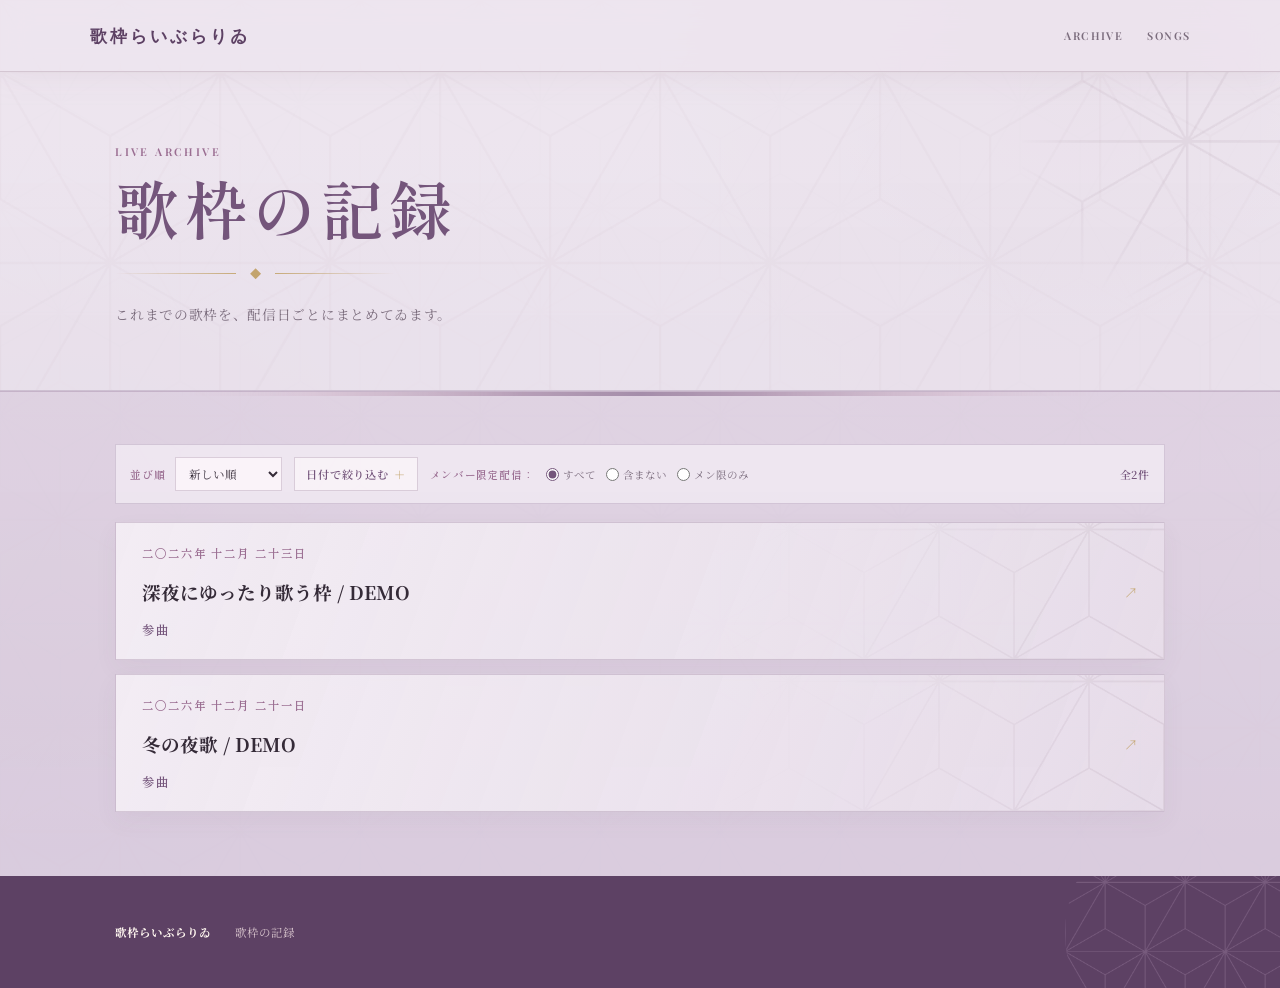
==== archive/index.html @ 05472a98 "Add files via upload" ====
<!doctype html>
<html lang="ja">
<head>
  <meta charset="utf-8">
  <meta name="viewport" content="width=device-width,initial-scale=1">
  <title>歌枠の記録｜歌枠らいぶらりゐ</title>
  <link rel="icon" href="../favicon.ico" sizes="any">
  <link rel="icon" type="image/png" sizes="32x32" href="../favicon-32x32.png">
  <link rel="icon" type="image/png" sizes="16x16" href="../favicon-16x16.png">
  <link rel="apple-touch-icon" sizes="180x180" href="../apple-touch-icon.png">
  <meta name="theme-color" content="#A85C83">
  <link rel="stylesheet" href="../style.css">
</head>
<body>
<header>
  <a class="logo" href="../">歌枠らいぶらりゐ</a>
  <nav><a href="./">ARCHIVE</a><a href="../songs/">SONGS</a></nav>
</header>

<main class="archiveIndexPage">
  <section class="archiveIndexHero">
    <div class="archiveIndexHeroInner">
      <p class="eyebrow">LIVE ARCHIVE</p>
      <h1>歌枠の記録</h1>
      <div class="pageTitleRule" aria-hidden="true"><span>◆</span></div>
      <p class="archiveLead">これまでの歌枠を、配信日ごとにまとめてゐます。</p>
    </div>
  </section>

  <section class="section archiveIndexSection">
    <div class="archiveControls" aria-label="歌枠の並び替えと日付絞り込み">
      <div class="archiveControlBar">
        <label class="archiveSortControl" for="archiveSort">
          <span class="archiveControlCaption">並び順</span>
          <select id="archiveSort">
            <option value="desc">新しい順</option>
            <option value="asc">古い順</option>
          </select>
        </label>

        <button id="archiveFilterToggle" class="archiveFilterToggle" type="button" aria-expanded="false" aria-controls="archiveFilterPanel">
          日付で絞り込む<span id="archiveFilterToggleMark" class="archiveFilterToggleMark" aria-hidden="true">＋</span>
        </button>

        <div class="archiveMemberFilter" role="radiogroup" aria-label="メンバー限定配信">
          <span class="archiveMemberFilterTitle">メンバー限定配信：</span>
          <label><input type="radio" name="archiveMemberFilter" value="all" checked> すべて</label>
          <label><input type="radio" name="archiveMemberFilter" value="exclude"> 含まない</label>
          <label><input type="radio" name="archiveMemberFilter" value="only"> メン限のみ</label>
        </div>

        <p id="archiveResultCount" class="archiveResultCount" aria-live="polite"></p>
      </div>

      <div id="archiveFilterPanel" class="archiveFilterPanel" hidden>
        <div class="archiveFilterModes" role="radiogroup" aria-label="日付の絞り込み方法">
          <label class="archiveFilterMode"><input type="radio" name="archiveFilterMode" value="ymd" checked> 年月日から</label>
          <label class="archiveFilterMode"><input type="radio" name="archiveFilterMode" value="range"> 期間から</label>
          <button id="archiveFilterClear" class="archiveFilterClear archiveFilterClearShared" type="button">絞り込みを解除</button>
        </div>

        <div class="archiveFilterFields" data-filter-group="ymd">
          <label class="archiveFilterField">
            <span>年</span>
            <select id="archiveYear"><option value="">年を選ぶ</option></select>
          </label>
          <label class="archiveFilterField">
            <span>月</span>
            <select id="archiveMonth" disabled><option value="">すべての月</option></select>
          </label>
          <label class="archiveFilterField">
            <span>日</span>
            <select id="archiveDay" disabled><option value="">すべての日</option></select>
          </label>
        </div>

        <div class="archiveFilterFields" data-filter-group="range" hidden>
          <label class="archiveFilterField">
            <span>開始日</span>
            <input id="archiveStartDate" type="date">
          </label>
          <span class="archiveRangeDash" aria-hidden="true">〜</span>
          <label class="archiveFilterField">
            <span>終了日</span>
            <input id="archiveEndDate" type="date">
          </label>
        </div>
      </div>
    </div>

    <div id="archiveCards" class="cards archiveIndexCards"></div>
    <p id="archiveNoResults" class="archiveNoResults" hidden>該当する歌枠がありません。</p>
  </section>
</main>

<footer><b>歌枠らいぶらりゐ</b><span>歌枠の記録</span></footer>

<script src="../data/archives.js"></script>
<script>
const root = document.getElementById("archiveCards");
const noResults = document.getElementById("archiveNoResults");
const resultCount = document.getElementById("archiveResultCount");
const sortSelect = document.getElementById("archiveSort");
const filterToggle = document.getElementById("archiveFilterToggle");
const filterToggleMark = document.getElementById("archiveFilterToggleMark");
const filterPanel = document.getElementById("archiveFilterPanel");
const filterModeInputs = [...document.querySelectorAll('input[name="archiveFilterMode"]')];
const ymdFields = document.querySelector('[data-filter-group="ymd"]');
const rangeFields = document.querySelector('[data-filter-group="range"]');
const yearSelect = document.getElementById("archiveYear");
const monthSelect = document.getElementById("archiveMonth");
const daySelect = document.getElementById("archiveDay");
const startDateInput = document.getElementById("archiveStartDate");
const endDateInput = document.getElementById("archiveEndDate");
const clearFilter = document.getElementById("archiveFilterClear");
const memberFilterInputs = [...document.querySelectorAll('input[name="archiveMemberFilter"]')];

const simpleKanji = "〇一二三四五六七八九";
const daiji = ["","壱","弐","参","肆","伍","陸","漆","捌","玖"];

function formatArchiveDate(value){
  const [y,m,d] = value.split("-").map(Number);
  const year = String(y).split("").map(n => simpleKanji[Number(n)]).join("");
  const jpNumber = n => n < 10 ? simpleKanji[n]
    : n === 10 ? "十"
    : n < 20 ? "十" + simpleKanji[n - 10]
    : simpleKanji[Math.floor(n / 10)] + "十" + (n % 10 ? simpleKanji[n % 10] : "");
  return `${year}年 ${jpNumber(m)}月 ${jpNumber(d)}日`;
}

function formatDaijiCount(n){
  const units = [[10000,"萬"],[1000,"阡"],[100,"陌"],[10,"拾"]];
  n = Math.max(0, Math.floor(Number(n) || 0));
  if(n === 0) return "〇曲";

  let value = n;
  let result = "";
  units.forEach(([unit,label]) => {
    const digit = Math.floor(value / unit);
    if(digit > 0){
      result += daiji[digit] + label;
      value %= unit;
    }
  });
  if(value > 0) result += daiji[value];
  return result + "曲";
}

const archives = [...ARCHIVES].filter(a => /^\d{4}-\d{2}-\d{2}$/.test(a.date));

function dateParts(value){
  const [year, month, day] = value.split("-").map(Number);
  return {year, month, day};
}

function uniqueSorted(values){
  return [...new Set(values)].sort((a,b) => a - b);
}

function fillSelect(select, values, firstLabel, formatter){
  const current = select.value;
  select.innerHTML = `<option value="">${firstLabel}</option>` + values.map(value =>
    `<option value="${value}">${formatter(value)}</option>`
  ).join("");
  if(values.map(String).includes(current)) select.value = current;
}

function populateYears(){
  const years = uniqueSorted(archives.map(a => dateParts(a.date).year)).reverse();
  fillSelect(yearSelect, years, "年を選ぶ", y => `${y}年`);
}

function populateMonths(){
  const year = Number(yearSelect.value);
  const months = year
    ? uniqueSorted(archives.filter(a => dateParts(a.date).year === year).map(a => dateParts(a.date).month))
    : [];
  fillSelect(monthSelect, months, "すべての月", m => `${m}月`);
  monthSelect.disabled = !year;
  if(!year){
    monthSelect.value = "";
    daySelect.value = "";
  }
}

function populateDays(){
  const year = Number(yearSelect.value);
  const month = Number(monthSelect.value);
  const days = year && month
    ? uniqueSorted(archives.filter(a => {
        const p = dateParts(a.date);
        return p.year === year && p.month === month;
      }).map(a => dateParts(a.date).day))
    : [];
  fillSelect(daySelect, days, "すべての日", d => `${d}日`);
  daySelect.disabled = !(year && month);
  if(!(year && month)) daySelect.value = "";
}

function activeMode(){
  return filterModeInputs.find(input => input.checked)?.value || "ymd";
}

function activeMemberFilter(){
  return memberFilterInputs.find(input => input.checked)?.value || "all";
}

function hasActiveFilter(){
  const memberFiltered = activeMemberFilter() !== "all";
  if(activeMode() === "range") return memberFiltered || Boolean(startDateInput.value || endDateInput.value);
  return memberFiltered || Boolean(yearSelect.value || monthSelect.value || daySelect.value);
}

function matchesFilter(archive){
  const memberMode = activeMemberFilter();
  const isMembersOnly = archive.membersOnly === true;
  if(memberMode === "exclude" && isMembersOnly) return false;
  if(memberMode === "only" && !isMembersOnly) return false;

  if(activeMode() === "range"){
    const start = startDateInput.value;
    const end = endDateInput.value;
    if(start && archive.date < start) return false;
    if(end && archive.date > end) return false;
    return true;
  }

  const {year,month,day} = dateParts(archive.date);
  if(yearSelect.value && year !== Number(yearSelect.value)) return false;
  if(monthSelect.value && month !== Number(monthSelect.value)) return false;
  if(daySelect.value && day !== Number(daySelect.value)) return false;
  return true;
}

function archiveCard(a){
  const count = a.songs.filter(s => s.type === "song").length;
  return `<a class="card archiveIndexCard" href="./${a.date}/">
    <span class="archiveCardDateLine">
      <span class="card-date">${formatArchiveDate(a.date)}</span>
      ${a.membersOnly === true ? '<span class="memberBadge">メン限</span>' : ''}
    </span>
    <h3>${a.title}</h3>
    <p class="card-meta">${formatDaijiCount(count)}</p>
    <span class="archiveCardArrow" aria-hidden="true">↗</span>
  </a>`;
}

function renderArchives(){
  const direction = sortSelect.value === "asc" ? 1 : -1;
  const visible = archives
    .filter(matchesFilter)
    .sort((a,b) => a.date.localeCompare(b.date) * direction);

  root.innerHTML = visible.map(archiveCard).join("");
  noResults.hidden = visible.length !== 0;

  if(hasActiveFilter()){
    resultCount.innerHTML = `全${archives.length}件中 <strong>${visible.length}件表示</strong>`;
  }else{
    resultCount.innerHTML = `<strong>全${archives.length}件</strong>`;
  }
}

function setFilterMode(mode){
  ymdFields.hidden = mode !== "ymd";
  rangeFields.hidden = mode !== "range";
  renderArchives();
}

filterToggle.addEventListener("click", () => {
  const isOpen = filterToggle.getAttribute("aria-expanded") === "true";
  filterToggle.setAttribute("aria-expanded", String(!isOpen));
  filterPanel.hidden = isOpen;
  filterToggleMark.textContent = isOpen ? "＋" : "−";
});

sortSelect.addEventListener("change", renderArchives);
memberFilterInputs.forEach(input => input.addEventListener("change", renderArchives));
filterModeInputs.forEach(input => input.addEventListener("change", () => setFilterMode(input.value)));

yearSelect.addEventListener("change", () => {
  monthSelect.value = "";
  daySelect.value = "";
  populateMonths();
  populateDays();
  renderArchives();
});

monthSelect.addEventListener("change", () => {
  daySelect.value = "";
  populateDays();
  renderArchives();
});

daySelect.addEventListener("change", renderArchives);
startDateInput.addEventListener("change", renderArchives);
endDateInput.addEventListener("change", renderArchives);

clearFilter.addEventListener("click", () => {
  yearSelect.value = "";
  monthSelect.value = "";
  daySelect.value = "";
  startDateInput.value = "";
  endDateInput.value = "";
  const allMembersRadio = memberFilterInputs.find(input => input.value === "all");
  if(allMembersRadio) allMembersRadio.checked = true;
  populateMonths();
  populateDays();
  renderArchives();
});

populateYears();
populateMonths();
populateDays();
setFilterMode("ymd");
</script>
</body>
</html>
---- style.css ----
@import url("https://fonts.googleapis.com/css2?family=Noto+Serif+JP:wght@400;500;600;700&family=Shippori+Mincho:wght@400;500;600;700&family=Playfair+Display:wght@500;600;700&display=swap");

/*
  STYLE MAP
  1. Base / shared components
  2. Top-page design
  3. Subpages (archive, songs, history, artist)
  4. Responsive rules

  Refactor note: approved overrides are consolidated into the page sections below.
  New adjustments should edit the existing selector instead of appending a new patch block.
*/

:root{
  --text:#352b38;
  --muted:#7b6d7d;
  --main:#74557B;
  --deep:#5d4164;
  --accent:#9a6d91;
  --rose:#cba9bd;
  --softrose:#dcc8d5;
  --gold:#c3a46d;
  --member:#7f4f89;
  --member-soft:rgba(127,79,137,.10);
  --line:rgba(116,85,123,.24);
}

*{
  box-sizing:border-box;
}

html{
  scroll-behavior:smooth;
  max-width:100%;
  overflow-x:hidden;
}

body{
  margin:0;
  max-width:100%;
  overflow-x:hidden;
  color:var(--text);
  font-family:"Noto Serif JP","Shippori Mincho",serif;
}

body::before{
  content:"";
  position:fixed;
  inset:0;
  pointer-events:none;
  z-index:-1;
  opacity:.055;
  background-image:url("./assets/asanoha.png");
  background-size:120px 207.846px;
}

a{
  color:inherit;
  text-decoration:none;
}

button,input{
  font:inherit;
}

header{
  height:72px;
  padding:0 7vw;
  display:flex;
  align-items:center;
  justify-content:space-between;
  position:sticky;
  top:0;
  z-index:20;
  backdrop-filter:blur(14px);
}

.logo{
  font:600 1.05rem "Playfair Display",serif;
  letter-spacing:.18em;
}

nav{
  display:flex;
  gap:1.5rem;
}

nav a{
  font:600 .68rem "Playfair Display",serif;
  letter-spacing:.13em;
  color:var(--muted);
}

.hero{
  padding:10vw 9vw 8vw;
  display:flex;
  flex-direction:column;
  justify-content:center;
  position:relative;
  overflow:hidden;
}

.eyebrow{
  font:600 .68rem "Playfair Display",serif;
  letter-spacing:.22em;
}

.hero h1{
  font:600 clamp(3.4rem,9vw,8rem)/.92 "Shippori Mincho",serif;
  letter-spacing:.04em;
  margin:1rem 0 1.7rem;
  position:relative;
  z-index:1;
}

.hero h1 em{
  font-style:normal;
  font-family:"Playfair Display",serif;
  letter-spacing:.02em;
}

.hero p{
  color:var(--muted);
  line-height:2.1;
  max-width:700px;
  position:relative;
  z-index:1;
}

.section{
  padding:7vw 9vw;
  border-top:1px solid var(--line);
  position:relative;
}

.section h2{
  font:600 clamp(2rem,4vw,3.8rem) "Shippori Mincho",serif;
  letter-spacing:.03em;
  margin:.5rem 0 2rem;
}

.section:nth-of-type(even)::before{
  content:"";
  position:absolute;
  left:0;
  top:0;
  width:100%;
}

.heroActions{
  display:flex;
  gap:.8rem;
  flex-wrap:wrap;
  margin-top:1.2rem;
  position:relative;
  z-index:2;
}

.primaryButton,.ghostButton{
  display:inline-flex;
  align-items:center;
  justify-content:center;
  padding:.95rem 1.2rem;
  border:1px solid var(--line);
  font:600 .72rem "Noto Serif JP",serif;
  letter-spacing:.08em;
}

.primaryButton{
  background:var(--main);
  border-color:var(--main);
}

.primaryButton:hover,.ghostButton:hover{
  border-color:var(--accent);
  background:var(--accent);
}

.sectionHead{
  display:flex;
  align-items:end;
  justify-content:space-between;
  gap:2rem;
  margin-bottom:2rem;
}

.sectionHead h2{
  margin-bottom:0;
}

.textLink,.backlink{
  color:var(--muted);
  font:600 .68rem "Playfair Display",serif;
  letter-spacing:.12em;
}

.backlink{
  display:inline-block;
  margin-bottom:2rem;
}

.textLink:hover,.backlink:hover{
  color:var(--accent);
}

.cards{
  display:grid;
  grid-template-columns:repeat(2,minmax(0,1fr));
  gap:1rem;
}

#archiveCards{
  grid-template-columns:1fr;
}

.card{
  display:block;
  border:1px solid var(--line);
  background:linear-gradient(135deg,rgba(255,250,244,.9),rgba(169,93,132,.055));
  padding:2rem;
  min-height:185px;
  position:relative;
  overflow:hidden;
}

.card::after{
  content:"";
  position:absolute;
}

.card:hover{
  border-color:var(--accent);
  transform:translateY(-2px);
  transition:.18s;
}

.card-date{
  color:var(--accent);
  font:600 .72rem "Playfair Display",serif;
  letter-spacing:.13em;
}

.memberBadge{
  display:inline-flex;
  align-items:center;
  justify-content:center;
  flex:0 0 auto;
  min-height:1.55em;
  padding:.10em .42em;
  border:1px solid rgba(127,79,137,.72);
  background:var(--member-soft);
  color:var(--member);
  font-family:"Shippori Mincho","Noto Serif JP",serif;
  font-size:inherit;
  font-weight:700;
  line-height:1.15;
  letter-spacing:.06em;
  white-space:nowrap;
}

.card h3{
  font-size:1.35rem;
  margin:1rem 0;
}

.card-meta,.muted{
  color:var(--muted);
  font-size:.78rem;
}

.latestList,.rankingTable,.historyList,.artistSongList,.songTableWrap{
  border-top:1px solid var(--line);
}

.latestRow{
  display:grid;
  grid-template-columns:70px 135px 1fr 28px;
  gap:1rem;
  align-items:center;
  padding:1.25rem .6rem;
  border-bottom:1px solid var(--line);
}

.latestRow:hover,.rankingRow:hover,.historyCard:hover,.artistSongCard:hover{
  background:rgba(169,93,132,.075);
}

.latestNumber,.rankNumber{
  color:var(--main);
  font:600 .8rem "Playfair Display",serif;
}

.latestDateGroup{
  display:flex;
  align-items:center;
  gap:.45rem;
  min-width:0;
}

.latestDate{
  color:var(--accent);
  font:600 .72rem "Playfair Display",serif;
  letter-spacing:.06em;
}

.latestDateGroup .memberBadge{
  font-size:.72rem;
}

.latestArrow,.songArrow,.artistSongArrow{
  color:var(--accent);
}

.rankingHead,.rankingRow{
  display:grid;
  grid-template-columns:80px minmax(0,1.4fr) minmax(0,1fr) 90px;
  gap:1rem;
  align-items:center;
}

.rankingHead{
  padding:.85rem .6rem;
  border-bottom:1px solid var(--line);
  color:var(--muted);
  font:600 .62rem "Playfair Display",serif;
  letter-spacing:.1em;
}

.rankingHead span:last-child,.rankingCount{
  text-align:right;
}

.rankingRow{
  padding:1.1rem .6rem;
  border-bottom:1px solid var(--line);
}

.rankingSong{
  font-weight:600;
}

.rankingArtist{
  color:var(--muted);
  font-size:.9rem;
}

.rankingSong span,.rankingArtist span,.rankingCount{
  color:var(--accent);
}

.rankingSong:hover,.rankingArtist:hover{
  color:var(--cream);
}

.socialGrid{
  display:grid;
  grid-template-columns:repeat(2,minmax(0,1fr));
  gap:1rem;
}

.socialGrid>.socialCard:last-child:nth-child(odd){
  grid-column:1/-1;
  width:calc(50% - .5rem);
  justify-self:center;
}

.socialCard{
  min-height:145px;
  padding:1.5rem;
  border:1px solid var(--line);
  background:rgba(255,250,244,.72);
  display:grid;
  grid-template-columns:auto 1fr auto;
  grid-template-rows:auto 1fr;
  gap:.6rem 1rem;
}

.socialCard:hover{
  border-color:var(--accent);
}

.socialIndex{
  color:var(--main);
  font:600 .65rem "Playfair Display",serif;
}

.socialCard strong{
  font:600 clamp(1.3rem,3vw,2.2rem) "Playfair Display",serif;
}

.socialCard small{
  grid-column:2;
  color:var(--muted);
  font:600 .62rem "Playfair Display",serif;
  letter-spacing:.1em;
}

.socialArrow{
  grid-column:3;
  grid-row:1/span 2;
  align-self:center;
  color:var(--accent);
}

.socialCardDisabled{
  opacity:.5;
}

.socialNote{
  color:var(--muted);
  font-size:.75rem;
}

.toolbar{
  display:grid;
  grid-template-columns:1fr auto;
  gap:2rem;
  align-items:end;
  margin-bottom:3rem;
}

.search span{
  display:block;
  color:var(--accent);
  font-size:.7rem;
  letter-spacing:.15em;
  margin-bottom:.7rem;
}

.search input{
  width:100%;
  background:transparent;
  color:var(--text);
  border:0;
  border-bottom:1px solid var(--line);
  padding:.9rem 0;
  font-size:1.15rem;
  outline:0;
}

.search input:focus{
  border-color:var(--accent);
}

.stats{
  display:flex;
  align-items:baseline;
  gap:.6rem;
}

.stats strong{
  font:600 2.1rem "Playfair Display";
  color:var(--accent);
}

.stats span{
  color:var(--muted);
  font-size:.65rem;
}

.songTableHead,.songDbRow{
  display:grid;
  grid-template-columns:minmax(0,1.6fr) minmax(0,1fr) 120px;
  align-items:center;
  border-bottom:1px solid var(--line);
}

.sortBtn{
  padding:1rem;
  border:0;
  background:transparent;
  color:var(--muted);
  text-align:left;
  font-weight:600;
  cursor:pointer;
}

.sortBtn:hover,.sortBtn.active{
  color:var(--cream);
}

.countHead,.songCount{
  text-align:right;
}

.songTitleLink,.songArtist,.songCount{
  padding:1.1rem 1rem;
}

.songTitleLink{
  display:flex;
  justify-content:space-between;
  gap:1rem;
  font-weight:600;
}

.songArtist,.songCount{
  color:var(--muted);
}

.songTitleLink:hover,.artistLink:hover{
  color:var(--accent);
}

.artistLink{
  display:flex;
  justify-content:space-between;
  gap:1rem;
}

.playerHead{
  display:flex;
  justify-content:space-between;
  align-items:end;
  gap:2rem;
  margin-bottom:2rem;
}

.playerHead h2,#archiveTitle{
  margin:.5rem 0;
  font:600 clamp(1.8rem,3vw,2.8rem) "Shippori Mincho",serif;
  line-height:1.3;
  letter-spacing:.02em;
}

.share{
  background:var(--main);
  color:#fff;
  border:1px solid var(--main);
  padding:.95rem 1.2rem;
  font-weight:600;
  cursor:pointer;
}

.share:hover{
  background:var(--accent);
  border-color:var(--accent);
}

.playerLayout{
  display:grid;
  grid-template-columns:minmax(0,1.8fr) minmax(280px,.8fr);
  gap:1rem;
  align-items:start;
}

.playerLayout > *{
  min-width:0;
}

.video{
  aspect-ratio:16/9;
  background:#000;
}

.video iframe,#player{
  width:100%;
  height:100%;
}

.setlist{
  border:1px solid var(--line);
  min-height:0;
  overflow-y:auto;
  overflow-x:hidden;
  overscroll-behavior:contain;
  scrollbar-gutter:stable;
}

.setlistHead{
  position:sticky;
  top:0;
  z-index:2;
  display:flex;
  justify-content:flex-start;
  padding:1rem;
  border-bottom:1px solid var(--line);
  background:rgba(244,238,245,.96);
  color:var(--accent);
  font-size:.68rem;
  letter-spacing:.1em;
}

.track{
  width:100%;
  display:grid;
  grid-template-columns:78px 1fr;
  align-items:center;
  padding:1rem;
  border:0;
  border-bottom:1px solid var(--line);
  background:transparent;
  color:var(--muted);
  text-align:left;
  cursor:pointer;
}

.track:hover,.track.active{
  color:var(--text);
}

.time{
  color:var(--main);
  font-family:"Noto Serif JP","Shippori Mincho",serif;
  font-size:.7rem;
  font-weight:600;
  line-height:1.35;
  letter-spacing:.02em;
  font-variant-numeric:lining-nums tabular-nums;
  font-feature-settings:"lnum" 1,"tnum" 1;
  white-space:nowrap;
  align-self:center;
}

.trackArtist{
  color:var(--muted);
  font-size:.82em;
}

.historyHero{
  padding-top:6vw;
}

.historyTitle{
  font:600 clamp(2.4rem,5.2vw,5rem)/1.05 "Shippori Mincho",serif;
  margin:1rem 0 2rem;
}

.historyMeta{
  display:flex;
  gap:3rem;
  flex-wrap:wrap;
}

.historyMeta div{
  display:flex;
  flex-direction:column;
  gap:.45rem;
}

.historyMeta span{
  color:var(--accent);
  font-size:.65rem;
  letter-spacing:.12em;
}

.historyMeta i{
  font-style:normal;
  color:var(--accent);
}

.historyArtistLink{
  color:inherit;
  text-decoration:none;
  transition:color .18s ease;
}

.historyArtistLink::after{
  content:" ↗";
  color:var(--accent);
  font-size:.66em;
  font-weight:400;
}

.historyArtistLink:hover{
  color:var(--main);
}

.historyCard{
  display:grid;
  grid-template-columns:150px 1fr 110px;
  gap:1rem;
  align-items:center;
  padding:1.2rem 1rem;
  border-bottom:1px solid var(--line);
}

.historyDate{
  color:var(--accent);
  font-size:.75rem;
}

.historyArchiveTitle{
  font-weight:600;
}

.historyListen{
  text-align:right;
  color:var(--muted);
  font-size:.68rem;
}

.artistSongCard{
  display:grid;
  grid-template-columns:1fr 180px 28px;
  gap:1rem;
  align-items:center;
  padding:1.15rem 1rem;
  border-bottom:1px solid var(--line);
}

.artistSongTitle{
  font-weight:600;
}

.artistSongCount{
  text-align:right;
  color:var(--muted);
  font-size:.7rem;
}

.toast{
  position:fixed;
  right:24px;
  bottom:24px;
  z-index:100;
  max-width:min(420px,calc(100vw - 32px));
  padding:.95rem 1.1rem;
  border:1px solid var(--line);
  box-shadow:0 14px 40px rgba(53,47,56,.18);
  font-size:.82rem;
  opacity:0;
  transform:translateY(14px);
  pointer-events:none;
  transition:.2s;
}

.toast::before{
  content:"✓";
  margin-right:.55rem;
  color:var(--accent);
  font-weight:700;
}

.toast.error::before{
  content:"!";
  color:var(--accent);
}

.toast.show{
  opacity:1;
  transform:translateY(0);
}

footer{
  padding:3rem 9vw;
  display:flex;
  gap:1.5rem;
  font-size:.72rem;
}

@media (max-width:760px){
  header{
    height:64px;
    padding:0 4.5vw;
    gap:12px;
    overflow:hidden;
  }

  .logo{
    flex:0 0 auto;
    white-space:nowrap;
    font-size:.92rem;
    letter-spacing:.12em;
  }

  nav{
    min-width:0;
    gap:.56rem;
    margin-left:auto;
  }

  nav a{
    white-space:nowrap;
    font-size:.52rem;
    letter-spacing:.08em;
  }

  .hero{
    padding:20vw 7vw 14vw;
  }

  .hero h1{
    font-size:15vw;
  }

  .hero::after{
    opacity:.07;
    width:55vw;
  }

  .section{
    padding:14vw 6vw;
  }

  .cards{
    grid-template-columns:1fr;
  }

  .toolbar{
    grid-template-columns:1fr;
  }

  .stats{
    display:none;
  }

  .heroActions{
    flex-direction:column;
  }

  .sectionHead{
    align-items:start;
    flex-direction:column;
    gap:.8rem;
  }

  .latestRow{
    grid-template-columns:24px 74px minmax(0,1fr) 14px;
    column-gap:.375rem;
    padding:1rem .1rem;
  }

  .latestDate{
    font-size:.72rem;
    letter-spacing:.035em;
    white-space:nowrap;
  }

  .homeMemberBadge{
    display:none !important;
  }

  .latestTitle{
    min-width:0;
    font-size:.78rem !important;
    line-height:1.5;
  }

  .rankingHead,.rankingRow{
    grid-template-columns:42px minmax(0,1fr) 68px;
  }

  .rankingHead span:nth-child(3),.rankingArtist{
    display:none;
  }

  .socialGrid{
    grid-template-columns:1fr;
  }

  .socialGrid>.socialCard:last-child:nth-child(odd){
    grid-column:auto;
    width:100%;
  }

  .songTableHead,.songDbRow{
    grid-template-columns:minmax(0,1.3fr) minmax(0,1fr) 72px;
  }

  .sortBtn,.songTitleLink,.songArtist,.songCount{
    padding:.95rem .6rem;
  }

  .playerHead{
    align-items:start;
    flex-direction:column;
  }

  .playerLayout{
    grid-template-columns:1fr;
  }

  #archiveTitle{
    font-size:clamp(1.55rem,7vw,2.15rem);
  }

  .historyCard{
    grid-template-columns:105px 1fr;
  }

  .historyListen{
    grid-column:2;
    text-align:left;
  }

  .artistSongCard{
    grid-template-columns:1fr 95px 22px;
    padding:.95rem .6rem;
  }

  .toast{
    right:16px;
    bottom:16px;
    left:16px;
    max-width:none;
  }

  footer{
    flex-wrap:wrap;
  }
}

header{
  border-bottom:1px solid rgba(109,76,97,.20);
  box-shadow:0 8px 30px rgba(90,59,84,.05);
}

.logo{
  color:var(--deep);
}


nav a:hover{
  color:var(--accent);
}

.hero{
  min-height:64vh;
}

.hero::before{
  content:"";
  position:absolute;
  left:-62px;
  top:18%;
  width:210px;
  height:210px;
  border-radius:50%;
  opacity:.20;
  background-image:url("./assets/asanoha.png");
  background-size:86px auto;
  border:1px solid rgba(109,76,97,.18);
}

.hero::after{
  content:"";
  position:absolute;
  right:-54px;
  top:-42px;
  width:min(38vw,440px);
  aspect-ratio:1;
  border-radius:50%;
  opacity:.18;
  background-image:url("./assets/asanoha.png");
  background-size:92px auto;
  border:1px solid rgba(109,76,97,.22);
  transform:none;
}

.hero h1{
  color:var(--deep);
  text-shadow:0 1px 0 rgba(255,255,255,.45);
}

.hero h1 em{
  color:var(--accent);
}

.eyebrow{
  color:var(--accent);
}

.section:nth-of-type(even)::before{
  height:4px;
  opacity:.55;
  background:linear-gradient(90deg,transparent,var(--rose),var(--main),var(--rose),transparent);
}

.primaryButton,.share{
  border-color:var(--deep);
  box-shadow:inset 0 0 0 1px rgba(255,255,255,.16),0 5px 14px rgba(90,59,84,.12);
}

.primaryButton:hover,.share:hover{
  background:var(--accent);
}

.ghostButton{
  color:var(--deep);
  border-color:rgba(109,76,97,.34);
}

.ghostButton:hover{
  color:#fff;
  background:var(--accent);
}

.card,.socialCard{
  box-shadow:0 8px 28px rgba(90,59,84,.045);
}

.card::after{
  width:110px;
  height:110px;
  right:-38px;
  bottom:-38px;
  border:0;
  transform:none;
  opacity:.11;
  background-image:url("./assets/asanoha.png");
  background-size:70px auto;
}

.card-date,.latestDate,.historyDate,.time{
  color:var(--accent);
}

.latestNumber,.rankNumber,.socialIndex{
  color:var(--rose);
}

.rankingSong span,.rankingArtist span,.rankingCount,.songArrow,.artistSongArrow,.latestArrow{
  color:var(--accent);
}

.rankingRow,.latestRow,.historyCard,.artistSongCard{
  background:rgba(255,250,245,.30);
}

.rankingRow:hover,.latestRow:hover,.historyCard:hover,.artistSongCard:hover{
  background:rgba(204,170,173,.13);
}

.socialCard{
  position:relative;
  overflow:hidden;
}

.socialCard::after{
  content:"";
  position:absolute;
  right:-32px;
  bottom:-36px;
  width:120px;
  height:120px;
  opacity:.065;
  background-image:url("./assets/asanoha.png");
  background-size:64px auto;
}

.songTableWrap,.latestList,.rankingTable,.historyList,.artistSongList{
  background:rgba(255,250,245,.30);
}

.songDbRow:hover{
  background:rgba(204,170,173,.11);
}

.sortBtn:hover,.sortBtn.active,.songTitleLink:hover,.artistLink:hover{
  color:var(--accent);
}

.track:hover,.track.active{
  background:rgba(204,170,173,.15);
}

.video{
  box-shadow:0 14px 36px rgba(90,59,84,.12);
}

footer{
  position:relative;
  overflow:hidden;
  color:#d8c5cd;
  border-top:0;
}

footer::after{
  content:"";
  position:absolute;
  right:-25px;
  bottom:-65px;
  width:240px;
  height:240px;
  border-radius:50%;
  opacity:.16;
  background-image:url("./assets/asanoha.png");
  background-size:80px auto;
  filter:brightness(3);
}

footer b{
  color:#fff7f0;
}

.toast{
  color:#fffaf5;
  border-color:rgba(255,255,255,.15);
}

@media (max-width:760px){
  .hero::before{
    width:145px;
    height:145px;
    left:-70px;
    opacity:.13;
  }

  .hero::after{
    width:62vw;
    right:-26vw;
    top:1%;
    opacity:.12;
  }
}

.hero::after{
  background-color:rgba(203,169,189,.20);
}

.primaryButton,.share{
  background:linear-gradient(180deg,#806087,#684a70);
}

.rankingRow:hover,.latestRow:hover,.historyCard:hover,.artistSongCard:hover,
.songDbRow:hover,.track:hover,.track.active{
  background:rgba(203,169,189,.15);
}

footer{
  background:#5d4164;
}

.toast{
  background:rgba(93,65,100,.97);
}

:root{
  --bg:#ddd1df;
  --surface:#eee5ef;
  --surface2:#d8c9dc;
  --cream:#f8f1f5;
}

body{
  background:radial-gradient(circle at 84% 7%,rgba(154,109,145,.22),transparent 30%),
    radial-gradient(circle at 4% 62%,rgba(116,85,123,.16),transparent 27%),
    linear-gradient(180deg,#e8dfea 0%,#ddd1df 52%,#d5c6da 100%);
}

header{
  background:rgba(238,229,239,.92);
}

.hero{
  background:linear-gradient(90deg,rgba(239,230,240,.80),rgba(221,209,223,.56)),
    radial-gradient(circle at 76% 42%,rgba(203,169,189,.25),transparent 34%);
}

.section{
  background:rgba(239,230,240,.48);
}

.section:nth-of-type(even){
  background:rgba(222,209,225,.54);
}

.card,.socialCard{
  background:rgba(244,236,242,.68);
}

.rankingRow,.latestRow,.historyCard,.artistSongCard,
.songTableWrap,.latestList,.rankingTable,.historyList,.artistSongList{
  background:rgba(239,230,240,.38);
}

.setlist{
  background:rgba(238,229,239,.92);
}

.ghostButton{
  background:rgba(244,236,242,.68);
}

.hero-v7{
  position:relative;
  min-height:680px;
  padding:84px clamp(24px,5vw,72px) 56px;
  overflow:hidden;
  display:grid;
  grid-template-columns:minmax(0,1fr);
  align-items:center;
  isolation:isolate;
  border-bottom:1px solid rgba(116,85,123,.22);
  background:radial-gradient(circle at 50% 15%,rgba(255,255,255,.16),transparent 30%),
    linear-gradient(180deg,rgba(232,223,234,.88),rgba(221,209,223,.80));
}

.hero-v7::before{
  position:absolute;
  inset:0;
  z-index:-3;
  background-size:118px auto;
  opacity:.10;
}

.hero-v7::after{
  content:"";
  position:absolute;
  inset:18px;
  border:1px solid rgba(195,164,109,.55);
  box-shadow:inset 0 0 0 6px rgba(116,85,123,.035);
  pointer-events:none;
}

.heroPattern{
  position:absolute;
  z-index:-1;
  width:min(32vw,430px);
  height:min(32vw,430px);
  border-radius:50%;
  overflow:hidden;
  border:1px solid rgba(195,164,109,.48);
  box-shadow:0 18px 55px rgba(93,65,100,.10);
}

.heroPattern::before{
  content:"";
  position:absolute;
  inset:0;
  background:linear-gradient(45deg,#625870 25%,transparent 25%,transparent 75%,#625870 75%),
    linear-gradient(45deg,#625870 25%,transparent 25%,transparent 75%,#625870 75%);
  background-position:0 0,30px 30px;
  background-size:60px 60px;
  opacity:.44;
}

.heroPattern::after{
  position:absolute;
  inset:0;
  background-image:url("./assets/asanoha.png");
  background-size:96px auto;
  opacity:.22;
  mix-blend-mode:multiply;
}

.heroPattern-left{
  left:-150px;
  top:90px;
}

.heroPattern-right{
  right:-160px;
  bottom:44px;
}

.heroCenter{
  width:min(860px,100%);
  margin:0 auto;
  text-align:center;
  position:relative;
}

.heroEyebrow{
  justify-content:center;
  align-items:center;
  gap:18px;
  margin-bottom:22px;
  font-family:"Playfair Display","Times New Roman",serif;
  letter-spacing:.28em;
  font-size:.78rem;
  color:#625870;
}

.heroEyebrow i{
  color:var(--gold);
  font-style:normal;
  font-size:.7em;
}

.heroTitleFrame{
  position:relative;
  width:min(640px,100%);
  margin:0 auto;
  padding:44px clamp(24px,5vw,56px) 38px;
  background:linear-gradient(180deg,rgba(248,241,245,.82),rgba(238,229,239,.70));
  border:1px solid rgba(195,164,109,.62);
  box-shadow:0 24px 70px rgba(93,65,100,.10),
    inset 0 0 0 6px rgba(116,85,123,.028);
}

.heroTitleFrame::before,.heroTitleFrame::after{
  content:"◆";
  position:absolute;
  top:50%;
  transform:translateY(-50%);
  color:var(--gold);
  font-size:.72rem;
}

.heroTitleFrame::before{
  left:14px;
}

.heroTitleFrame::after{
  right:14px;
}

.heroKissa{
  font-family:"Shippori Mincho","Noto Serif JP",serif;
}

.hero-v7 h1{
  margin:0;
  color:var(--deep);
  font-family:"Shippori Mincho","Noto Serif JP",serif;
  font-weight:600;
  font-size:clamp(3rem,8vw,6rem);
  letter-spacing:.22em;
  text-indent:.22em;
  line-height:1.08;
}

.heroOfficial{
  margin-top:10px;
  font-family:"Playfair Display","Times New Roman",serif;
  letter-spacing:.38em;
  text-indent:.38em;
  color:#625870;
  font-size:.95rem;
}

.heroRule{
  display:flex;
  align-items:center;
  justify-content:center;
  gap:14px;
  margin:24px auto 20px;
  width:min(280px,72%);
  color:var(--gold);
}

.heroRule::before,.heroRule::after{
  content:"";
  height:1px;
  flex:1;
  background:linear-gradient(90deg,transparent,rgba(195,164,109,.9));
}

.heroRule::after{
  background:linear-gradient(90deg,rgba(195,164,109,.9),transparent);
}

.heroRule span{
  font-size:.7rem;
}

.heroCatchcopy{
  margin:0;
  color:var(--text);
  font-family:"Shippori Mincho","Noto Serif JP",serif;
  letter-spacing:.12em;
  line-height:1.9;
}


.hero-v7 .heroActions{
  display:grid;
  grid-template-columns:repeat(6,minmax(0,1fr));
  gap:14px;
  margin:28px auto 0;
  width:min(940px,100%);
}

.hero-v7 .heroActions a:nth-child(1),
.hero-v7 .heroActions a:nth-child(2),
.hero-v7 .heroActions a:nth-child(3){
  grid-column:span 2;
}

.hero-v7 .heroActions a:nth-child(4){
  grid-column:2 / span 2;
}

.hero-v7 .heroActions a:nth-child(5){
  grid-column:4 / span 2;
}

.hero-v7 .heroActions a{
  min-height:74px;
  display:flex;
  align-items:center;
  justify-content:center;
  border-radius:0;
  letter-spacing:.08em;
  border:1px solid rgba(195,164,109,.65);
  box-shadow:inset 0 0 0 4px rgba(255,255,255,.05);
}

.hero-v7 .primaryButton{
  background:linear-gradient(180deg,#74557B,#5d4164);
}

.hero-v7 .ghostButton{
  background:rgba(248,241,245,.68);
  color:#5d4164;
}


@media (max-width:900px){
  .hero-v7{
    grid-template-columns:1fr;
    min-height:auto;
    padding-top:62px;
  }

  .heroPattern{
    width:280px;
    height:280px;
    opacity:.70;
  }

  .heroPattern-left{
    left:-160px;
    top:50px;
  }

  .heroPattern-right{
    right:-150px;
    bottom:10px;
  }
}

@media (max-width:640px){
  .hero-v7{
    padding:50px 18px 38px;
  }

  .hero-v7::after{
    inset:10px;
  }

  .heroPattern{
    width:220px;
    height:220px;
    opacity:.44;
    box-shadow:0 12px 36px rgba(93,65,100,.06);
  }

  .heroPattern-left{
    left:-138px;
    top:42px;
  }

  .heroPattern-right{
    right:-126px;
    bottom:42px;
  }

  .heroTitleFrame{
    padding:34px 22px 30px;
  }

  .hero-v7 h1{
    font-size:clamp(2.7rem,16vw,4.6rem);
    letter-spacing:.14em;
    text-indent:.14em;
  }

  .hero-v7 .heroActions{
    grid-template-columns:repeat(2,minmax(0,1fr));
    gap:10px;
    margin-top:22px;
  }

  .hero-v7 .heroActions a:nth-child(1),
  .hero-v7 .heroActions a:nth-child(2),
  .hero-v7 .heroActions a:nth-child(3),
  .hero-v7 .heroActions a:nth-child(4){
    grid-column:auto;
  }

  .hero-v7 .heroActions a:nth-child(5){
    grid-column:1 / -1;
  }

  .hero-v7 .heroActions a{
    min-height:62px;
  }
}

.heroPattern::after{
  content:none !important;
  display:none !important;
}

.heroPattern,
.heroPattern-left,
.heroPattern-right{
  background:none !important;
  background-image:none !important;
}

.heroPattern::before,
.heroPattern-left::before,
.heroPattern-right::before{
  content:"" !important;
  display:block !important;
  position:absolute !important;
  inset:0 !important;
  background:linear-gradient(45deg,#625870 25%,transparent 25%,transparent 75%,#625870 75%),
    linear-gradient(45deg,#625870 25%,transparent 25%,transparent 75%,#625870 75%) !important;
  background-position:0 0,30px 30px !important;
  background-size:60px 60px !important;
  opacity:.44 !important;
}

.heroPattern::after,
.heroPattern-left::after,
.heroPattern-right::after{
  content:none !important;
  display:none !important;
  background:none !important;
  background-image:none !important;
}

.hero-v7::before{
  content:none !important;
  display:none !important;
  background:none !important;
  background-image:none !important;
}

.heroPattern-left{
  display:none !important;
}

.heroKissa{
  margin-bottom:18px;
  font-size:clamp(.95rem,1.8vw,1.2rem);
  letter-spacing:.42em;
  text-indent:.42em;
  color:#625870;
}

.heroLibraryTitle{
  margin:0;
  color:var(--deep);
  font-family:"Shippori Mincho","Noto Serif JP",serif;
  font-weight:600;
}

.heroOfficial{
  display:none !important;
}

@media (max-width:640px){
  .heroLibraryTitle{
    font-size:clamp(2rem,11vw,3.5rem) !important;
    letter-spacing:.08em !important;
    text-indent:.08em !important;
  }
}

@media (max-width:640px){
  .heroLibraryTitle{
    font-size:clamp(1.55rem,8vw,2.65rem) !important;
    letter-spacing:.04em !important;
    text-indent:.04em !important;
  }
}

.heroLibraryTitle{
  white-space:nowrap !important;
  width:100%;
  max-width:100%;
  box-sizing:border-box;
  font-size:clamp(1.75rem,4.15vw,3.55rem) !important;
  letter-spacing:.045em !important;
  text-indent:0 !important;
  line-height:1.2 !important;
}

.heroCatchcopy{
  display:none !important;
}

.heroRule{
  margin-bottom:0 !important;
}

@media (max-width:640px){
  .heroLibraryTitle{
    font-size:clamp(1.35rem,7.2vw,2.35rem) !important;
    letter-spacing:.015em !important;
  }
}

.heroEyebrow{
  display:none !important;
}

.heroRule-top{
  margin:0 auto 22px !important;
}

.heroRule-top::before,
.heroRule-top::after{
  opacity:1;
}

.hero-v7 .heroActions .primaryButton,
.hero-v7 .heroActions .ghostButton{
  color:#f8f1f5 !important;
  background:linear-gradient(180deg,#74557B 0%,#625870 100%) !important;
  border:1px solid rgba(195,164,109,.72) !important;
  box-shadow:inset 0 0 0 4px rgba(248,241,245,.045),
    0 8px 22px rgba(93,65,100,.10) !important;
  transition:transform .22s ease,
    background .22s ease,
    box-shadow .22s ease;
}

.hero-v7 .heroActions .ghostButton:first-of-type{
  background:linear-gradient(180deg,#806887 0%,#6d5976 100%) !important;
}

.hero-v7 .heroActions .primaryButton:hover,
.hero-v7 .heroActions .ghostButton:hover{
  color:#fffaf7 !important;
  background:linear-gradient(180deg,#806087 0%,#684d70 100%) !important;
  transform:translateY(-2px);
  box-shadow:inset 0 0 0 4px rgba(248,241,245,.07),
    0 12px 28px rgba(93,65,100,.16) !important;
}

.section h2,
.sectionTitle,
.sectionHeader h2{
  font-size:clamp(1.55rem,3vw,2.35rem) !important;
  line-height:1.35 !important;
  letter-spacing:.08em !important;
}

@media (max-width:640px){
  .section h2,
    .sectionTitle,
    .sectionHeader h2{
    font-size:clamp(1.35rem,6vw,1.8rem) !important;
    letter-spacing:.05em !important;
  }
}

#explore .card{
  padding:22px 24px !important;
  min-height:150px !important;
  background:linear-gradient(135deg,rgba(248,241,245,.82),rgba(216,201,220,.72)) !important;
  border:1px solid rgba(98,88,112,.34) !important;
  box-shadow:0 8px 22px rgba(93,65,100,.07) !important;
}

#explore .card h3{
  font-size:clamp(1.15rem,2vw,1.45rem) !important;
  color:#625870 !important;
  margin-bottom:8px !important;
}

#explore .card p{
  font-size:.88rem !important;
  line-height:1.65 !important;
}

#explore .card .button,
#explore .card a[class*="Button"],
#explore .card > a{
  min-height:44px !important;
  padding:10px 18px !important;
  font-size:.82rem !important;
  letter-spacing:.06em !important;
  background:linear-gradient(180deg,#8f7895,#75647f) !important;
  color:#fffaf7 !important;
  border:1px solid rgba(195,164,109,.58) !important;
  box-shadow:none !important;
}

@media (max-width:640px){
  #explore .card{
    padding:14px 18px !important;
    min-height:112px !important;
  }

  #explore .card h3{
    font-size:1.08rem !important;
    margin:7px 0 5px !important;
  }

  #explore .card p{
    font-size:.78rem !important;
    line-height:1.5 !important;
  }
}

#explore .card{
  position:relative;
  overflow:hidden;
}

#explore .card::after{
  content:"" !important;
  position:absolute !important;
  pointer-events:none !important;
  background-image:url("./assets/asanoha.png") !important;
  background-repeat:repeat !important;
  opacity:.62 !important;
  z-index:0 !important;
}

#explore .card > *{
  position:relative;
  z-index:1;
}

#explore .card::after{
  right:-12px !important;
  bottom:-10px !important;
  width:62% !important;
  height:100% !important;
  background-size:62px auto !important;
  background-position:right bottom !important;
  -webkit-mask-image:linear-gradient(
    135deg,
    transparent 0%,
    rgba(0,0,0,.10) 18%,
    rgba(0,0,0,.32) 40%,
    rgba(0,0,0,.66) 66%,
    #000 100%
  ) !important;
  mask-image:linear-gradient(
    135deg,
    transparent 0%,
    rgba(0,0,0,.10) 18%,
    rgba(0,0,0,.32) 40%,
    rgba(0,0,0,.66) 66%,
    #000 100%
  ) !important;
}

#socials .socialGrid,
#socials .snsGrid,
#socials [class*="social"][class*="Grid"]{
  display:grid !important;
  grid-template-columns:repeat(3, minmax(0, 1fr)) !important;
  gap:14px !important;
  max-width:820px !important;
  margin-left:auto !important;
  margin-right:auto !important;
}

#socials .socialLink,
#socials .snsLink,
#socials a[class*="social"],
#socials a[class*="sns"]{
  min-height:48px !important;
  padding:11px 16px !important;
  font-size:.86rem !important;
}

#socials .socialGrid > :last-child:nth-child(3n + 1),
#socials .snsGrid > :last-child:nth-child(3n + 1),
#socials [class*="social"][class*="Grid"] > :last-child:nth-child(3n + 1){
  grid-column:2 !important;
}

#socials .socialGrid > :nth-last-child(2):nth-child(3n + 1),
#socials .snsGrid > :nth-last-child(2):nth-child(3n + 1),
#socials [class*="social"][class*="Grid"] > :nth-last-child(2):nth-child(3n + 1){
  grid-column:1 / 2 !important;
  transform:translateX(50%) !important;
}

#socials .socialGrid > :last-child:nth-child(3n + 2),
#socials .snsGrid > :last-child:nth-child(3n + 2),
#socials [class*="social"][class*="Grid"] > :last-child:nth-child(3n + 2){
  transform:translateX(50%) !important;
}

@media (max-width:640px){
  #socials .socialGrid,
    #socials .snsGrid,
    #socials [class*="social"][class*="Grid"]{
    grid-template-columns:1fr !important;
    max-width:360px !important;
  }

  #socials .socialGrid > *,
    #socials .snsGrid > *,
    #socials [class*="social"][class*="Grid"] > *{
    grid-column:auto !important;
    transform:none !important;
  }
}

#socials .socialsGrid{
  display:flex !important;
  flex-wrap:wrap !important;
  justify-content:center !important;
  gap:12px !important;
  max-width:760px !important;
  margin:24px auto 0 !important;
}

#socials .socialCard{
  flex:0 1 calc((100% - 24px) / 3) !important;
  width:auto !important;
  min-width:0 !important;
  min-height:96px !important;
  padding:16px 18px !important;
  transform:none !important;
  box-sizing:border-box !important;
}

#socials .socialCard .socialName{
  font-size:clamp(1.05rem,1.8vw,1.35rem) !important;
  line-height:1.15 !important;
  letter-spacing:.01em !important;
}

#socials .socialCard .socialSub,
#socials .socialCard .socialMeta,
#socials .socialCard small{
  font-size:.66rem !important;
  letter-spacing:.12em !important;
}

#socials .socialCard .socialUrl,
#socials .socialCard .urlSetting{
  font-size:.72rem !important;
  line-height:1.25 !important;
}

#socials .socialsGrid > *{
  grid-column:auto !important;
  transform:none !important;
}

@media (max-width:760px){
  #socials .socialsGrid{
    max-width:560px !important;
  }

  #socials .socialCard{
    flex-basis:calc((100% - 12px) / 2) !important;
  }
}

@media (max-width:480px){
  #socials .socialsGrid{
    max-width:340px !important;
  }

  #socials .socialCard{
    flex-basis:100% !important;
    min-height:88px !important;
  }
}

#socials .socialGrid{
  display:flex !important;
  flex-wrap:wrap !important;
  justify-content:center !important;
  gap:12px !important;
  max-width:760px !important;
  margin:24px auto 0 !important;
}

#socials .socialGrid > *{
  flex:0 1 calc((100% - 24px) / 3) !important;
  width:auto !important;
  min-width:0 !important;
  min-height:96px !important;
  padding:16px 18px !important;
  grid-column:auto !important;
  transform:none !important;
  box-sizing:border-box !important;
}

#socials .socialGrid h3{
  font-size:clamp(1.05rem,1.8vw,1.35rem) !important;
  line-height:1.15 !important;
}

#socials .socialGrid p,
#socials .socialGrid small,
#socials .socialGrid span{
  font-size:.70rem !important;
}

@media (max-width:760px){
  #socials .socialGrid > *{
    flex-basis:calc((100% - 12px) / 2) !important;
  }
}

@media (max-width:480px){
  #socials .socialGrid > *{
    flex-basis:100% !important;
  }
}

#socials .socialGrid > *,
#socials .socialsGrid > *{
  min-height:82px !important;
  padding:13px 16px !important;
  border:1px solid rgba(98,88,112,.34) !important;
  background:linear-gradient(
    135deg,
    rgba(248,241,245,.82),
    rgba(216,201,220,.72)
  ) !important;
  box-shadow:0 8px 22px rgba(93,65,100,.07) !important;
  border-radius:inherit;
  overflow:hidden !important;
}

#socials .socialGrid h3,
#socials .socialsGrid .socialName,
#socials .socialsGrid h3,
#socials .socialsGrid .socialName{
  font-size:clamp(1rem,1.6vw,1.18rem) !important;
  line-height:1.2 !important;
  color:#625870 !important;
  letter-spacing:.02em !important;
  margin-bottom:5px !important;
}

#socials .socialGrid p,
#socials .socialGrid small,
#socials .socialGrid span,
#socials .socialsGrid p,
#socials .socialsGrid small,
#socials .socialsGrid span{
  font-size:.66rem !important;
  line-height:1.45 !important;
}

#socials .socialGrid > *,
#socials .socialsGrid > *{
  position:relative !important;
}

#socials .socialGrid > *::after,
#socials .socialsGrid > *::after{
  content:"" !important;
  position:absolute !important;
  right:-12px !important;
  bottom:-10px !important;
  width:58% !important;
  height:100% !important;
  background-image:url("./assets/asanoha.png") !important;
  background-repeat:repeat !important;
  background-size:62px auto !important;
  background-position:right bottom !important;
  opacity:.34 !important;
  pointer-events:none !important;
  -webkit-mask-image:linear-gradient(
    135deg,
    transparent 0%,
    rgba(0,0,0,.08) 20%,
    rgba(0,0,0,.32) 46%,
    rgba(0,0,0,.68) 72%,
    #000 100%
  ) !important;
  mask-image:linear-gradient(
    135deg,
    transparent 0%,
    rgba(0,0,0,.08) 20%,
    rgba(0,0,0,.32) 46%,
    rgba(0,0,0,.68) 72%,
    #000 100%
  ) !important;
  z-index:0 !important;
}

#socials .socialGrid > * > *,
#socials .socialsGrid > * > *{
  position:relative !important;
  z-index:1 !important;
}

#socials .socialIndex{
  display:none !important;
}

#socials .socialCard{
  grid-template-columns:1fr auto !important;
  grid-template-rows:auto 1fr !important;
  column-gap:12px !important;
}

#socials .socialCard strong{
  grid-column:1 !important;
  grid-row:1 !important;
}

#socials .socialCard small{
  grid-column:1 !important;
  grid-row:2 !important;
}

#socials .socialArrow{
  grid-column:2 !important;
  grid-row:1 / span 2 !important;
}

.archiveSocialSection{
  padding-top:44px !important;
}

#socials.section,
.archiveSocialSection{
  padding-top:26px !important;
  padding-bottom:28px !important;
}

#socials .socialGrid,
#socials .socialsGrid{
  margin-top:10px !important;
}

.archiveSocialSection{
  margin-top:8px !important;
}

#socials .eyebrow{
  margin-bottom:3px !important;
}

#socials h2{
  margin-bottom:0 !important;
}

@media (min-width:761px){
  #socials.section,
    .archiveSocialSection{
    padding-top:20px !important;
    padding-bottom:24px !important;
  }
}

#socials .socialGrid .socialCard strong,
#socials .socialsGrid .socialCard strong,
#socials .socialCard .socialName,
#socials .socialGrid .socialCard h3,
#socials .socialsGrid .socialCard h3{
  font-size:.92rem !important;
  line-height:1.2 !important;
  letter-spacing:.02em !important;
  font-weight:700 !important;
}

#socials .socialGrid .socialCard small,
#socials .socialsGrid .socialCard small,
#socials .socialGrid .socialCard span:not(.socialArrow),
#socials .socialsGrid .socialCard span:not(.socialArrow){
  font-size:.62rem !important;
  line-height:1.35 !important;
}

#socials .socialGrid .socialArrow,
#socials .socialsGrid .socialArrow{
  font-size:.72rem !important;
}

#socials #socialLinks{
  display:flex !important;
  flex-wrap:wrap !important;
  justify-content:center !important;
  align-items:stretch !important;
  gap:12px !important;
  width:100% !important;
  max-width:820px !important;
  margin:10px auto 0 !important;
  grid-template-columns:none !important;
}

#socials #socialLinks > .socialCard{
  flex:0 0 calc(33.333333% - 8px) !important;
  width:calc(33.333333% - 8px) !important;
  max-width:calc(33.333333% - 8px) !important;
  min-width:0 !important;
  grid-column:auto !important;
  justify-self:auto !important;
  transform:none !important;
  box-sizing:border-box !important;
}

@media (max-width:760px){
  #socials #socialLinks{
    max-width:560px !important;
  }

  #socials #socialLinks > .socialCard{
    flex-basis:calc(50% - 6px) !important;
    width:calc(50% - 6px) !important;
    max-width:calc(50% - 6px) !important;
  }
}

@media (max-width:480px){
  #socials #socialLinks{
    max-width:340px !important;
  }

  #socials #socialLinks > .socialCard{
    flex-basis:100% !important;
    width:100% !important;
    max-width:100% !important;
  }
}

/* =========================================================
   PAGE-SPECIFIC DESIGN
   Current approved layout. Keep page rules here instead of appending patches.
   ========================================================= */

/* Shared header behavior */
body > header{
  position:relative !important;
  z-index:20;
}

/* ---------- TOP sections ---------- */
#latest,
#ranking,
#explore,
#socials{
  position:relative;
  isolation:isolate;
}

#latest .sectionHead,
#ranking .sectionHead,
#explore > .eyebrow,
#socials > .eyebrow{
  position:relative;
}

#latest .sectionHead::after,
#ranking .sectionHead::after{
  content:"";
  position:absolute;
  left:0;
  bottom:-13px;
  width:86px;
  height:1px;
  background:linear-gradient(90deg,#C3A46D,rgba(195,164,109,0));
  pointer-events:none;
}

#latest .sectionHead::before,
#ranking .sectionHead::before{
  content:"◆";
  position:absolute;
  left:88px;
  bottom:-19px;
  color:#C3A46D;
  font-size:8px;
  line-height:1;
  opacity:.78;
  pointer-events:none;
}

#explore > h2,
#socials > h2{
  position:relative;
  display:inline-block;
}

#explore > h2::after,
#socials > h2::after{
  content:"";
  position:absolute;
  left:0;
  bottom:-10px;
  width:78px;
  height:1px;
  background:linear-gradient(90deg,#C3A46D,rgba(195,164,109,0));
  pointer-events:none;
}

#explore > h2::before,
#socials > h2::before{
  content:"◆";
  position:absolute;
  left:80px;
  bottom:-15px;
  color:#C3A46D;
  font-size:8px;
  line-height:1;
  opacity:.78;
  pointer-events:none;
}

#latest::after,
#explore::after,
#ranking::after,
#socials::after{
  content:"";
  display:block;
  position:absolute;
  top:8px;
  width:min(38vw,520px);
  height:260px;
  background:url("./assets/asanoha.png") repeat;
  background-size:82px auto;
  pointer-events:none;
  z-index:-1;
}

#latest::after,
#explore::after{
  right:-36px;
  background-position:right top;
  opacity:.105;
  -webkit-mask-image:linear-gradient(250deg,#000 0%,rgba(0,0,0,.68) 32%,rgba(0,0,0,.18) 70%,transparent 100%);
  mask-image:linear-gradient(250deg,#000 0%,rgba(0,0,0,.68) 32%,rgba(0,0,0,.18) 70%,transparent 100%);
}

#ranking::after,
#socials::after{
  left:-36px;
  background-position:left top;
  opacity:.095;
  -webkit-mask-image:linear-gradient(110deg,#000 0%,rgba(0,0,0,.68) 32%,rgba(0,0,0,.18) 70%,transparent 100%);
  mask-image:linear-gradient(110deg,#000 0%,rgba(0,0,0,.68) 32%,rgba(0,0,0,.18) 70%,transparent 100%);
}

#latest > *,
#ranking > *,
#explore > *,
#socials > *{
  position:relative;
  z-index:1;
}

#latest.section{
  padding-top:38px !important;
  padding-bottom:42px !important;
}
#ranking.section{
  padding-top:38px !important;
  padding-bottom:44px !important;
}
#explore.section{
  padding-top:36px !important;
  padding-bottom:42px !important;
}
#socials.section{
  padding-top:24px !important;
  padding-bottom:26px !important;
}

#latest .sectionHead,
#ranking .sectionHead{
  margin-bottom:24px !important;
}
#explore > h2{margin-bottom:22px !important;}
#socials > h2{margin-bottom:12px !important;}
#latest .latestList,
#ranking .rankingList,
#ranking .rankingTable{margin-bottom:0 !important;}

#socials #socialLinks > .socialCard{
  min-height:108px !important;
  padding:20px 22px !important;
}
#socials #socialLinks > .socialCard strong,
#socials #socialLinks > .socialCard .socialName,
#socials #socialLinks > .socialCard h3{
  font-size:1.02rem !important;
  line-height:1.2 !important;
}
#socials #socialLinks > .socialCard small{font-size:.66rem !important;}
#socials #socialLinks > .socialCard::after{
  width:62% !important;
  height:100% !important;
  opacity:.36 !important;
}

/* ---------- Shared subpage title ornament ---------- */
.pageTitleRule{
  width:min(280px,72%);
  height:18px;
  margin:20px 0 18px;
  display:flex;
  align-items:center;
  justify-content:center;
  gap:14px;
  color:var(--gold);
}
.pageTitleRule::before,
.pageTitleRule::after{
  content:"";
  display:block;
  height:1px;
  flex:1;
}
.pageTitleRule::before{background:linear-gradient(90deg,transparent,rgba(195,164,109,.9));}
.pageTitleRule::after{background:linear-gradient(90deg,rgba(195,164,109,.9),transparent);}
.pageTitleRule span{
  color:var(--gold);
  font-size:.7rem;
  line-height:1;
}

/* ---------- Archive index ---------- */
.archiveIndexPage{
  background:linear-gradient(180deg,rgba(232,223,234,.74),rgba(221,209,223,.78) 55%,rgba(213,198,218,.76));
}
.archiveIndexHero{
  position:relative;
  overflow:hidden;
  padding:72px 9vw 62px;
  border-bottom:1px solid rgba(116,85,123,.22);
  background:rgba(244,238,245,.44);
}
.archiveIndexHero::before{
  content:"";
  position:absolute;
  inset:0;
  background-image:url("./assets/asanoha.png");
  background-size:220px auto;
  opacity:.025;
  pointer-events:none;
}
.archiveIndexHero::after{
  content:"";
  position:absolute;
  width:330px;
  height:330px;
  right:-72px;
  top:-96px;
  background:url("./assets/asanoha.png") center/210px auto repeat;
  opacity:.075;
  -webkit-mask-image:radial-gradient(circle at center,#000 20%,rgba(0,0,0,.78) 50%,transparent 74%);
  mask-image:radial-gradient(circle at center,#000 20%,rgba(0,0,0,.78) 50%,transparent 74%);
  pointer-events:none;
}
.archiveIndexHeroInner{position:relative;z-index:1;max-width:1040px;}
.archiveIndexHero .eyebrow{margin:0 0 12px;}
.archiveIndexHero h1{
  margin:0;
  color:var(--main);
  font:600 clamp(2.35rem,5vw,4.6rem) "Shippori Mincho",serif;
  letter-spacing:.07em;
  line-height:1.15;
}
.archiveLead{
  margin:0;
  color:var(--muted);
  font-size:.86rem;
  letter-spacing:.05em;
  line-height:2;
}
.archiveIndexSection{
  position:relative;
  overflow:hidden;
  padding-top:52px !important;
  padding-bottom:64px !important;
}
.archiveIndexSection::before{
  content:"";
  position:absolute;
  width:300px;
  height:300px;
  left:-100px;
  top:34px;
  background:url("./assets/asanoha.png") center/190px auto repeat;
  opacity:.045;
  -webkit-mask-image:radial-gradient(circle at center,#000 18%,rgba(0,0,0,.62) 46%,transparent 72%);
  mask-image:radial-gradient(circle at center,#000 18%,rgba(0,0,0,.62) 46%,transparent 72%);
  pointer-events:none;
}
.archiveIndexCards{position:relative;z-index:1;gap:14px !important;}
.archiveIndexCard{
  min-height:138px;
  padding:22px 26px 20px;
  display:grid;
  grid-template-columns:minmax(0,1fr) auto;
  grid-template-rows:auto 1fr auto;
  align-items:start;
  background:linear-gradient(110deg,rgba(244,238,245,.93),rgba(232,223,234,.82));
  border-color:rgba(116,85,123,.24);
  box-shadow:0 9px 22px rgba(93,65,100,.055);
}
.archiveIndexCard::after{
  content:"";
  position:absolute;
  right:0;
  bottom:0;
  width:44%;
  height:100%;
  border:0;
  transform:none;
  background:url("./assets/asanoha.png") right bottom/150px auto repeat;
  opacity:.10;
  -webkit-mask-image:linear-gradient(110deg,transparent 0%,rgba(0,0,0,.08) 28%,#000 100%);
  mask-image:linear-gradient(110deg,transparent 0%,rgba(0,0,0,.08) 28%,#000 100%);
  pointer-events:none;
}
.archiveIndexCard:hover{
  border-color:rgba(195,164,109,.72);
  transform:translateY(-2px);
  box-shadow:0 12px 26px rgba(93,65,100,.09);
}
.archiveCardDateLine{
  display:flex;
  align-items:center;
  gap:.55rem;
  min-width:0;
  font-size:.72rem;
}

.archiveCardDateLine .card-date,
.archiveCardDateLine .memberBadge{
  font-size:1em;
}

.archiveIndexCard .card-date{
  grid-column:1;
  position:relative;
  z-index:1;
  color:var(--accent);
  font-family:"Shippori Mincho","Noto Serif JP",serif;
  font-size:.72rem;
  font-weight:600;
  letter-spacing:.09em;
  white-space:nowrap;
}
.archiveIndexCard h3{
  grid-column:1;
  position:relative;
  z-index:1;
  align-self:center;
  margin:12px 0 10px;
  color:var(--text);
  font-size:1.16rem;
  line-height:1.55;
}
.archiveIndexCard .card-meta{
  grid-column:1;
  position:relative;
  z-index:1;
  margin:0;
  color:var(--main);
  font-family:"Shippori Mincho","Noto Serif JP",serif;
  font-size:.78rem;
  font-weight:600;
  letter-spacing:.12em;
}
.archiveCardArrow{
  grid-column:2;
  grid-row:1/4;
  align-self:center;
  position:relative;
  z-index:2;
  padding-left:28px;
  color:var(--gold);
  font-size:.86rem;
}

/* ---------- Archive detail ---------- */
.setlist{
  background:rgba(244,238,245,.76) !important;
  border-color:rgba(116,85,123,.25) !important;
}
.share{
  padding:7px 12px !important;
  min-height:30px !important;
  font-size:.66rem !important;
  letter-spacing:.07em !important;
}

/* ---------- Song database ---------- */
.songsIndexPage{
  position:relative;
  z-index:1;
  background:linear-gradient(180deg,rgba(232,223,234,.74),rgba(221,209,223,.78) 55%,rgba(213,198,218,.76));
}
.songsPageHero{
  position:relative;
  overflow:hidden;
  min-height:0 !important;
  padding:72px 9vw 62px !important;
  background:rgba(244,238,245,.44) !important;
  border-bottom:1px solid rgba(116,85,123,.22) !important;
  text-align:left;
}
.songsPageHero::before{
  content:"";
  position:absolute;
  inset:0;
  background-image:url("./assets/asanoha.png");
  background-size:220px auto;
  opacity:.025;
  pointer-events:none;
}
.songsPageHero::after{
  content:"";
  position:absolute;
  width:330px;
  height:330px;
  right:-72px;
  top:-96px;
  background:url("./assets/asanoha.png") center/210px auto repeat;
  opacity:.075;
  -webkit-mask-image:radial-gradient(circle at center,#000 20%,rgba(0,0,0,.78) 50%,transparent 74%);
  mask-image:radial-gradient(circle at center,#000 20%,rgba(0,0,0,.78) 50%,transparent 74%);
  pointer-events:none;
}
.songsPageHeroInner{
  position:relative;
  z-index:1;
  max-width:1040px;
}

/* SONG DATABASE eyebrow: match LIVE ARCHIVE exactly */
.songsPageHero .eyebrow{
  color:var(--accent) !important;
}
.songsPageHero h1{
  margin:0 !important;
  color:var(--main) !important;
  font:600 clamp(2.35rem,5vw,4.6rem) "Shippori Mincho","Noto Serif JP",serif !important;
  letter-spacing:.07em !important;
  text-indent:0 !important;
  line-height:1.15 !important;
}
.songsLead{
  margin:0;
  color:var(--muted) !important;
  font-size:.86rem;
  letter-spacing:.05em;
  line-height:2;
}
.songsIndexPage > section:nth-child(2){
  position:relative;
  overflow:hidden;
  padding-top:48px !important;
  padding-bottom:62px !important;
}
.songsIndexPage input[type="search"],
.songsIndexPage input[type="text"]{
  border:0 !important;
  border-bottom:1px solid rgba(116,85,123,.38) !important;
  background:transparent !important;
  color:#3f3343 !important;
  padding:11px 2px !important;
}
.songsIndexPage input:focus{
  outline:none !important;
  border-bottom-color:#C3A46D !important;
}

/* ---------- Song history ---------- */
.historyTitleRule,
.artistTitleRule{
  width:220px;
  max-width:68%;
  margin:13px 0 20px;
}
#historyList a{
  position:relative;
  overflow:hidden;
  background:linear-gradient(110deg,rgba(244,238,245,.93),rgba(232,223,234,.82)) !important;
  border-color:rgba(116,85,123,.22) !important;
  transition:transform .18s ease,border-color .18s ease,background .18s ease;
}
#historyList a:hover{
  transform:translateY(-1px);
  border-color:rgba(195,164,109,.68) !important;
  background:rgba(244,238,245,.96) !important;
}
#historyList .historyCard{
  grid-template-columns:260px minmax(0,1fr) 72px !important;
  column-gap:18px !important;
}
#historyList .historyDateLine{
  display:flex;
  align-items:center;
  gap:.55rem;
  min-width:0;
  font-size:.75rem;
  white-space:nowrap;
}

#historyList .historyDate{
  min-width:0 !important;
  color:#9A6D91 !important;
  font-family:"Shippori Mincho","Noto Serif JP",serif;
  font-size:1em;
  letter-spacing:.06em;
  white-space:nowrap !important;
}

#historyList .historyDateLine .memberBadge{
  font-size:1em;
}
#historyList .historyListen{
  white-space:nowrap !important;
  text-align:right !important;
}

/* ---------- Responsive ---------- */
@media (max-width:640px){
  main,
  .hero,
  .section,
  footer{
    max-width:100%;
  }

  #latest,
  #ranking,
  #explore,
  #socials{
    overflow:hidden;
  }

  #latest.section,
  #ranking.section,
  #explore.section{
    padding-top:30px !important;
    padding-bottom:34px !important;
  }
  #socials.section{
    padding-top:22px !important;
    padding-bottom:24px !important;
  }
  #latest::after,
  #ranking::after,
  #explore::after,
  #socials::after{
    width:58vw;
    height:180px;
    background-size:70px auto;
    opacity:.07;
  }

  #latest::after,
  #explore::after{
    right:-10px;
  }

  #ranking::after,
  #socials::after{
    left:-10px;
  }

  .pageTitleRule{
    width:min(250px,76%);
    margin:12px 0 11px;
  }

  .archiveIndexHero{padding:34px 7vw 24px;}
  .archiveIndexHero .eyebrow{margin:0 0 7px; font-size:.68rem;}
  .archiveIndexHero h1{font-size:clamp(1.7rem,8.4vw,2.45rem); line-height:1.16;}
  .archiveLead{font-size:.74rem; line-height:1.7;}

  .archiveIndexHero::after{
    width:230px;
    height:230px;
    right:-85px;
    top:-72px;
    background-size:155px auto;
  }
  .archiveIndexSection{
    padding-top:30px !important;
    padding-bottom:38px !important;
  }
  .archiveIndexCard{
    min-height:118px;
    padding:17px 16px 16px;
  }
  .archiveIndexCard::after{
    width:58%;
    background-size:125px auto;
  }
  .archiveIndexCard h3{font-size:.94rem; line-height:1.42;}
  .archiveCardDateLine{font-size:.68rem;}
  .archiveIndexCard .card-date{font-size:1em;}
  .archiveIndexCard .card-meta{font-size:.72rem;}
  .archiveCardArrow{font-size:.78rem; padding-left:12px;}

  .share{
    padding:7px 11px !important;
    font-size:.64rem !important;
  }

  .songsPageHero::after{
    width:230px;
    height:230px;
    right:-85px;
    top:-72px;
    background-size:155px auto;
  }

  #historyList .historyCard{
    grid-template-columns:1fr auto !important;
    row-gap:7px !important;
  }
  #historyList .historyDateLine{
    grid-column:1 / -1 !important;
    min-width:0 !important;
    font-size:.72rem;
    white-space:nowrap !important;
  }
  #historyList .historyDate{
    min-width:0 !important;
    white-space:nowrap !important;
  }
  #historyList .historyArchiveTitle{grid-column:1 !important;}
  #historyList .historyListen{
    grid-column:2 !important;
    align-self:center !important;
  }
  .artistTitleRule{width:190px;}
}

@media (max-width:480px){
  #socials #socialLinks > .socialCard{
    min-height:82px !important;
    padding:13px 16px !important;
  }

  #socials #socialLinks > .socialCard strong{
    font-size:.88rem !important;
  }

  #socials #socialLinks > .socialCard small{
    font-size:.58rem !important;
  }

  #socials #socialLinks > .socialCard .socialArrow{
    font-size:.66rem !important;
  }
}
/* =========================================================
   TOP HERO — 霞モチーフ / Practice 03 採用版
   承認済み練習画像の連続した霞を、透明PNGアセットとして左右に配置
   ========================================================= */
.heroCenter{
  position:relative;
  z-index:3;
}

.heroKasumiAsset{
  position:absolute;
  z-index:1;
  pointer-events:none;
  background-repeat:no-repeat;
  background-position:center;
  background-size:contain;
  opacity:1;
}

.heroKasumi-left{
  left:-36px;
  top:122px;
  width:min(43vw,760px);
  aspect-ratio:760 / 475;
  background-image:url("./assets/hero-kasumi-left.png");
}

.heroKasumi-right{
  right:-34px;
  top:228px;
  width:min(42vw,762px);
  aspect-ratio:762 / 455;
  background-image:url("./assets/hero-kasumi-right.png");
}

.heroPattern{
  z-index:0;
}

@media (max-width:1180px){
  .heroKasumi-left{
    left:-150px;
    top:130px;
    width:570px;
  }

  .heroKasumi-right{
    right:-155px;
    top:240px;
    width:565px;
  }
}

@media (max-width:900px){
  .heroKasumi-left{
    left:-230px;
    top:126px;
    width:520px;
    opacity:.72;
  }

  .heroKasumi-right{
    right:-235px;
    top:250px;
    width:510px;
    opacity:.72;
  }
}

@media (max-width:640px){
  .heroKasumiAsset{
    display:none;
  }
}


@media (max-width:390px){
  header{
    padding-left:14px;
    padding-right:14px;
    gap:8px;
  }
  .logo{
    font-size:.84rem;
    letter-spacing:.09em;
  }
  nav{gap:.42rem;}
  nav a{
    font-size:.48rem;
    letter-spacing:.055em;
  }
}


/* =========================================================
   ARCHIVE DETAIL PAGE
   ========================================================= */
.archiveDetailPage{
  background:linear-gradient(180deg,rgba(232,223,234,.74),rgba(221,209,223,.78) 55%,rgba(213,198,218,.76));
}

.archiveDetailSection{
  position:relative;
  overflow:hidden;
  padding-top:42px !important;
  padding-bottom:34px !important;
}

.archiveDetailSection::before{
  content:"";
  position:absolute;
  inset:0;
  background-image:url("./assets/asanoha.png");
  background-size:220px auto;
  opacity:.025;
  pointer-events:none;
}

.archiveDetailSection > *{
  position:relative;
  z-index:1;
}

.archiveDetailSection .backlink{
  margin-bottom:18px;
  font-size:.74rem;
  letter-spacing:.08em;
}

.archiveDetailSection .playerHead{
  align-items:flex-start;
  gap:16px;
  margin-bottom:18px;
}

.archiveDetailDateLine{
  display:flex;
  align-items:center;
  gap:.55rem;
  margin:0 0 10px;
  font-size:.78rem;
}

.archiveDetailSection #dateLabel{
  margin:0;
  color:var(--accent);
  font:600 1em "Shippori Mincho","Noto Serif JP",serif;
  letter-spacing:.09em;
}

.archiveDetailDateLine .memberBadge{
  font-size:1em;
}

.archiveDetailSection #archiveTitle{
  margin:0 0 10px;
  color:var(--text);
  font:600 clamp(2rem,4.8vw,3rem) "Shippori Mincho","Noto Serif JP",serif;
  line-height:1.28;
  letter-spacing:.03em;
}

.archiveDetailSection #meta{
  margin:0;
  color:var(--accent);
  font-size:.8rem;
  letter-spacing:.08em;
}

.archiveDetailSection .share{
  align-self:flex-start;
  white-space:nowrap;
}

.archiveDetailSection .playerLayout{
  gap:14px;
}

.archiveSocialSection .socialGrid{
  display:grid !important;
  grid-template-columns:1fr !important;
  gap:12px !important;
  max-width:none !important;
  margin:10px 0 0 !important;
}

.archiveSocialSection .socialGrid > .socialCard{
  width:100% !important;
  max-width:100% !important;
  min-width:0 !important;
  flex:0 0 100% !important;
  margin:0 !important;
  transform:none !important;
  justify-self:stretch !important;
}

footer #footDate{
  font-size:.7rem;
  letter-spacing:.05em;
}

@media (max-width:760px){
  main.archiveDetailPage > section.archiveDetailSection{
    padding:24px 6vw 22px !important;
  }

  main.archiveDetailPage .archiveDetailSection .backlink{
    margin-bottom:12px !important;
    font-size:.63rem !important;
  }

  main.archiveDetailPage .archiveDetailSection .playerHead{
    gap:8px !important;
    margin-bottom:12px !important;
  }

  main.archiveDetailPage .archiveDetailSection .archiveDetailDateLine{
    gap:.45rem;
    margin-bottom:7px !important;
    font-size:.67rem !important;
    line-height:1.4 !important;
  }

  main.archiveDetailPage .archiveDetailSection #dateLabel{
    margin:0 !important;
    font-size:1em !important;
    line-height:1.4 !important;
  }

  main.archiveDetailPage .archiveDetailSection #archiveTitle{
    margin-bottom:7px !important;
    font-size:clamp(1.42rem,6.3vw,1.9rem) !important;
    line-height:1.34 !important;
    letter-spacing:.015em !important;
  }

  main.archiveDetailPage .archiveDetailSection #meta{
    font-size:.68rem !important;
  }

  main.archiveDetailPage .archiveDetailSection .share{
    margin-top:2px !important;
    padding:6px 10px !important;
    font-size:.60rem !important;
  }

  #socials.archiveSocialSection .socialGrid{
    display:grid !important;
    grid-template-columns:minmax(0,1fr) !important;
    width:100% !important;
    max-width:none !important;
    gap:10px !important;
    margin:10px 0 0 !important;
    justify-content:stretch !important;
  }

  #socials.archiveSocialSection .socialGrid > .socialCard,
  #socials.archiveSocialSection .socialGrid > :last-child,
  #socials.archiveSocialSection .socialGrid > :nth-last-child(2),
  #socials.archiveSocialSection .socialGrid > :last-child:nth-child(3n + 1),
  #socials.archiveSocialSection .socialGrid > :nth-last-child(2):nth-child(3n + 1),
  #socials.archiveSocialSection .socialGrid > :last-child:nth-child(3n + 2){
    grid-column:1 !important;
    width:100% !important;
    max-width:100% !important;
    min-width:0 !important;
    flex:0 0 100% !important;
    transform:none !important;
    margin:0 !important;
    justify-self:stretch !important;
  }

  #socials.archiveSocialSection .socialGrid > .socialCard{
    min-height:82px !important;
    padding:12px 15px !important;
  }

  footer span#footDate{
    font-size:.58rem !important;
    letter-spacing:.025em !important;
    white-space:nowrap !important;
  }
}

@media (max-width:640px){
  .archiveDetailSection .share{
    min-height:0 !important;
    letter-spacing:.06em !important;
  }

  .archiveDetailSection .playerLayout{
    gap:12px;
  }

  .archiveSocialSection{
    padding-top:20px !important;
    padding-bottom:24px !important;
  }
}


/* =========================================================
   SONG DATABASE — MOBILE
   3列構成を維持したスマホ最適化
   ========================================================= */
.countLabelMobile{display:none;}

@media (max-width:640px){
  /* 上部をアーカイブ一覧と同程度にコンパクト化 */
  .songsIndexPage .songsPageHero{
    padding:34px 7vw 24px !important;
  }

  .songsIndexPage .songsPageHero .eyebrow{
    margin:0 0 7px !important;
    font-size:.68rem !important;
  }

  .songsIndexPage .songsPageHero h1{
    margin:0 !important;
    font-size:clamp(1.7rem,8.4vw,2.45rem) !important;
    line-height:1.16 !important;
    letter-spacing:.055em !important;
  }

  .songsIndexPage .songsPageHero .pageTitleRule{
    margin:12px 0 11px !important;
  }

  .songsIndexPage .songsLead{
    font-size:.74rem !important;
    line-height:1.7 !important;
    letter-spacing:.035em !important;
  }

  .songsIndexPage > section:nth-child(2){
    padding-top:30px !important;
    padding-bottom:38px !important;
  }

  .songsIndexPage .toolbar{
    margin-bottom:26px !important;
    gap:1rem !important;
  }

  .songsIndexPage .search span{
    margin-bottom:.5rem !important;
    font-size:.66rem !important;
  }

  .songsIndexPage .search input{
    padding:9px 1px !important;
    font-size:.94rem !important;
  }

  /* 曲名 / 歌手名 / 回数 の3列は維持 */
  .songsIndexPage .songTableHead,
  .songsIndexPage .songDbRow{
    grid-template-columns:minmax(0,1.28fr) minmax(0,1fr) 42px !important;
  }

  .songsIndexPage .sortBtn,
  .songsIndexPage .songTitleLink,
  .songsIndexPage .songArtist,
  .songsIndexPage .songCount{
    min-width:0 !important;
    padding:.82rem .35rem !important;
  }

  .songsIndexPage .sortBtn{
    font-size:.62rem !important;
    line-height:1.3 !important;
    letter-spacing:.025em !important;
  }

  .songsIndexPage .sortBtn.active{
    color:var(--main) !important;
    font-weight:700 !important;
    background:rgba(154,109,145,.055) !important;
  }

  .songsIndexPage .songTitleLink,
  .songsIndexPage .artistLink{
    justify-content:flex-start !important;
    align-items:flex-start !important;
    gap:.32rem !important;
  }

  .songsIndexPage .songTitleLink{
    font-size:.84rem !important;
    line-height:1.5 !important;
  }

  .songsIndexPage .songArtist{
    font-size:.78rem !important;
    line-height:1.5 !important;
  }

  .songsIndexPage .songCount{
    font-size:.8rem !important;
    line-height:1.5 !important;
    text-align:right !important;
  }

  .songsIndexPage .songArrow{
    flex:0 0 auto !important;
    font-size:.72rem !important;
    line-height:1.5 !important;
  }

  .songsIndexPage .countLabelDesktop{display:none !important;}
  .songsIndexPage .countLabelMobile{display:inline !important;}
  .songsIndexPage .countHead{white-space:nowrap !important;}
}

@media (max-width:390px){
  .songsIndexPage .songTableHead,
  .songsIndexPage .songDbRow{
    grid-template-columns:minmax(0,1.32fr) minmax(0,1fr) 38px !important;
  }

  .songsIndexPage .sortBtn,
  .songsIndexPage .songTitleLink,
  .songsIndexPage .songArtist,
  .songsIndexPage .songCount{
    padding-left:.28rem !important;
    padding-right:.28rem !important;
  }

  .songsIndexPage .songTitleLink{font-size:.81rem !important;}
  .songsIndexPage .songArtist{font-size:.76rem !important;}
}

/* =========================================================
   HISTORY / ARTIST PAGES
   ========================================================= */
@media (max-width:640px){
  .historyHero{
    padding:30px 6vw 28px !important;
  }

  .historyHero .backlink{
    margin-bottom:18px !important;
    font-size:.66rem !important;
    letter-spacing:.07em !important;
  }

  .historyHero .eyebrow{
    margin:0 0 8px !important;
    font-size:.66rem !important;
    line-height:1.35 !important;
  }

  .historyHero .historyTitle{
    margin:8px 0 18px !important;
    font-size:clamp(2.15rem,10vw,3.1rem) !important;
    line-height:1.05 !important;
    letter-spacing:.02em !important;
  }

  .historyHero .historyTitle.is-long{
    font-size:clamp(1.95rem,8.6vw,2.65rem) !important;
    line-height:1.08 !important;
  }

  .historyHero .historyTitle.is-very-long{
    font-size:clamp(1.80rem,7.6vw,2.35rem) !important;
    line-height:1.10 !important;
  }

  .historyHero .historyMeta{
    gap:2rem !important;
  }

  .historyHero .historyMeta div{
    gap:.28rem !important;
  }

  .historyHero .historyMeta span{
    font-size:.62rem !important;
    letter-spacing:.10em !important;
  }

  .historyHero .historyMeta strong{
    font-size:1rem !important;
    line-height:1.35 !important;
  }

  .artistSongCard{
    grid-template-columns:minmax(0,1fr) auto 22px !important;
    column-gap:.65rem !important;
  }

  .artistSongTitle{
    min-width:0 !important;
  }

  .artistSongCount{
    min-width:2.2em !important;
    width:auto !important;
    white-space:nowrap !important;
  }
}

@media (min-width:641px){
  .historyHero{
    min-height:0 !important;
    box-sizing:border-box;
    padding:36px 9vw 62px !important;
  }

  .historyHero .backlink{
    margin-bottom:22px !important;
  }

  .historyHero .eyebrow{
    margin-bottom:8px;
  }

  .historyHero .historyTitle{
    margin:8px 0 18px !important;
    font-size:clamp(1.55rem,3vw,2.35rem) !important;
    line-height:1.35 !important;
    letter-spacing:.08em !important;
  }

  .historyHero .historyMeta{
    gap:3rem;
  }

  .historyContentSection{
    padding-top:3.5vw !important;
  }
}


/* =========================================================
   ARCHIVE INDEX — FILTER / SORT
   ========================================================= */
.archiveControls,
.archiveControlBar,
.archiveFilterPanel,
.archiveFilterFields,
.archiveFilterField,
.archiveFilterPanel select,
.archiveFilterPanel input[type="date"],
.archiveControlBar select{
  box-sizing:border-box;
  min-width:0;
}

.archiveControls{
  position:relative;
  z-index:2;
  margin:0 0 18px;
}

.archiveControlBar{
  display:grid;
  grid-template-columns:auto auto minmax(0,1fr) auto;
  gap:12px;
  align-items:center;
  padding:12px 14px;
  border:1px solid rgba(116,85,123,.22);
  background:rgba(244,238,245,.72);
}

.archiveSortControl{
  display:flex;
  align-items:center;
  gap:9px;
  min-width:0;
}

.archiveControlCaption,
.archiveFilterField > span{
  color:var(--accent);
  font-family:"Shippori Mincho","Noto Serif JP",serif;
  font-size:.66rem;
  font-weight:600;
  letter-spacing:.1em;
  white-space:nowrap;
}

.archiveControlBar select,
.archiveFilterPanel select,
.archiveFilterPanel input[type="date"]{
  min-height:34px;
  border:1px solid rgba(116,85,123,.24);
  border-radius:0;
  background:rgba(255,250,252,.68);
  color:var(--text);
  padding:6px 28px 6px 9px;
  font-family:"Noto Serif JP","Shippori Mincho",serif;
  font-size:.72rem;
  outline:none;
}

.archiveFilterPanel select,
.archiveFilterPanel input[type="date"]{
  display:block;
  width:100%;
  max-width:100%;
}

.archiveControlBar select:focus,
.archiveFilterPanel select:focus,
.archiveFilterPanel input[type="date"]:focus{
  border-color:rgba(195,164,109,.8);
  box-shadow:0 0 0 1px rgba(195,164,109,.18);
}

.archiveFilterToggle,
.archiveFilterClear{
  min-height:34px;
  border:1px solid rgba(116,85,123,.24);
  border-radius:0;
  background:rgba(255,250,252,.56);
  color:var(--main);
  padding:6px 11px;
  cursor:pointer;
  font-family:"Noto Serif JP","Shippori Mincho",serif;
  font-size:.7rem;
  font-weight:600;
  letter-spacing:.07em;
  transition:border-color .18s ease,background .18s ease,color .18s ease;
}

.archiveFilterToggle:hover,
.archiveFilterClear:hover{
  border-color:rgba(195,164,109,.72);
  background:rgba(255,250,252,.88);
  color:var(--deep);
}

.archiveFilterToggleMark{
  display:inline-block;
  margin-left:.45em;
  color:var(--gold);
}

.archiveMemberFilter{
  display:flex;
  align-items:center;
  gap:10px;
  min-width:0;
  margin:0;
  padding:0;
  border:0;
  color:var(--muted);
  font-size:.66rem;
  white-space:nowrap;
}

.archiveMemberFilterTitle{
  margin-right:2px;
  color:var(--accent);
  font-family:"Shippori Mincho","Noto Serif JP",serif;
  font-size:inherit;
  font-weight:600;
  letter-spacing:.06em;
}

.archiveMemberFilter label{
  display:inline-flex;
  align-items:center;
  gap:4px;
  cursor:pointer;
}

.archiveMemberFilter input{
  margin:0;
  accent-color:var(--main);
}

.archiveResultCount{
  justify-self:end;
  margin:0;
  color:var(--muted);
  font-size:.68rem;
  letter-spacing:.06em;
  white-space:nowrap;
}

.archiveResultCount strong{
  color:var(--main);
  font-weight:600;
}

.archiveFilterPanel{
  width:100%;
  max-width:100%;
  overflow:hidden;
  margin-top:8px;
  padding:14px;
  border:1px solid rgba(116,85,123,.20);
  background:rgba(238,228,240,.76);
}

.archiveFilterPanel[hidden],
.archiveFilterFields[hidden],
.archiveNoResults[hidden]{
  display:none !important;
}

.archiveFilterModes{
  display:flex;
  width:100%;
  align-items:center;
  gap:18px;
  margin-bottom:12px;
}

.archiveFilterMode{
  display:inline-flex;
  align-items:center;
  gap:6px;
  color:var(--muted);
  font-size:.69rem;
  cursor:pointer;
}

.archiveFilterMode input{
  accent-color:var(--main);
}

.archiveFilterClearShared{
  margin-left:8px;
  min-height:30px;
  padding:5px 10px;
  font-size:.65rem;
  white-space:nowrap;
}

.archiveFilterFields{
  display:flex;
  align-items:end;
  gap:10px;
}

.archiveFilterField{
  display:grid;
  gap:5px;
  min-width:0;
}

.archiveFilterField select,
.archiveFilterField input{
  width:100%;
  min-width:0;
}

.archiveFilterFields[data-filter-group="ymd"] .archiveFilterField{
  width:138px;
}

.archiveFilterFields[data-filter-group="range"] .archiveFilterField{
  width:175px;
}

.archiveRangeDash{
  align-self:center;
  padding-top:18px;
  color:var(--gold);
}

.archiveNoResults{
  position:relative;
  z-index:2;
  margin:18px 0 0;
  padding:28px 20px;
  border:1px solid rgba(116,85,123,.18);
  background:rgba(244,238,245,.58);
  color:var(--muted);
  text-align:center;
  font-size:.78rem;
  letter-spacing:.06em;
}

@media (max-width:640px){
  .archiveControls{
    margin-bottom:12px;
  }

  .archiveControlBar{
    grid-template-columns:minmax(0,1fr) minmax(0,1fr);
    gap:8px;
    padding:10px;
    align-items:end;
  }

  .archiveMemberFilter{
    grid-column:1 / -1;
    display:flex;
    flex-wrap:wrap;
    gap:7px 12px;
    padding-top:3px;
    font-size:.62rem;
    white-space:normal;
  }

  .archiveMemberFilterTitle{
    flex:0 0 100%;
    margin-bottom:1px;
  }

  .archiveSortControl{
    display:grid;
    gap:4px;
  }

  .archiveControlCaption{
    font-size:.6rem;
  }

  .archiveSortControl select,
  .archiveFilterToggle{
    width:100%;
    height:44px;
    min-height:44px;
    box-sizing:border-box;
    font-size:.67rem;
  }

  .archiveFilterToggle{
    align-self:end;
    padding:6px 10px;
  }

  .archiveResultCount{
    grid-column:1 / -1;
    justify-self:end;
    padding-top:2px;
    font-size:.62rem;
  }

  .archiveFilterPanel{
    padding:12px 10px !important;
  }

  .archiveFilterModes{
    display:grid !important;
    grid-template-columns:auto auto !important;
    gap:9px 14px !important;
    align-items:center !important;
    margin-bottom:10px;
  }

  .archiveFilterMode{
    font-size:.65rem;
  }

  .archiveFilterClearShared{
    grid-column:1 / -1 !important;
    width:100% !important;
    margin:0 !important;
    min-height:36px !important;
    font-size:.64rem !important;
  }

  .archiveFilterFields{
    display:grid;
    gap:8px;
  }

  .archiveFilterFields[data-filter-group="ymd"]{
    grid-template-columns:repeat(3,minmax(0,1fr));
  }

  .archiveFilterFields[data-filter-group="range"]{
    grid-template-columns:minmax(0,1fr) !important;
    gap:8px !important;
  }

  .archiveFilterFields[data-filter-group="ymd"] .archiveFilterField,
  .archiveFilterFields[data-filter-group="range"] .archiveFilterField{
    width:auto;
  }

  .archiveFilterFields[data-filter-group="range"] .archiveFilterField{
    width:100% !important;
    min-width:0 !important;
  }

  .archiveFilterField > span{
    font-size:.58rem;
  }

  .archiveFilterPanel select,
  .archiveFilterPanel input[type="date"]{
    min-height:38px;
    padding-left:7px;
    padding-right:6px;
    font-size:.65rem;
  }

  .archiveFilterFields[data-filter-group="range"] input[type="date"]{
    width:100% !important;
    min-width:0 !important;
    max-width:100% !important;
    padding:7px 9px !important;
  }

  .archiveRangeDash{
    display:none !important;
  }

  .archiveNoResults{
    margin-top:12px;
    padding:22px 14px;
    font-size:.7rem;
  }
}

@media (max-width:420px){
  .archiveFilterFields[data-filter-group="ymd"]{
    grid-template-columns:minmax(0,1fr) minmax(0,1fr) !important;
  }

  .archiveFilterFields[data-filter-group="ymd"] .archiveFilterField:first-child{
    grid-column:1 / -1;
  }
}
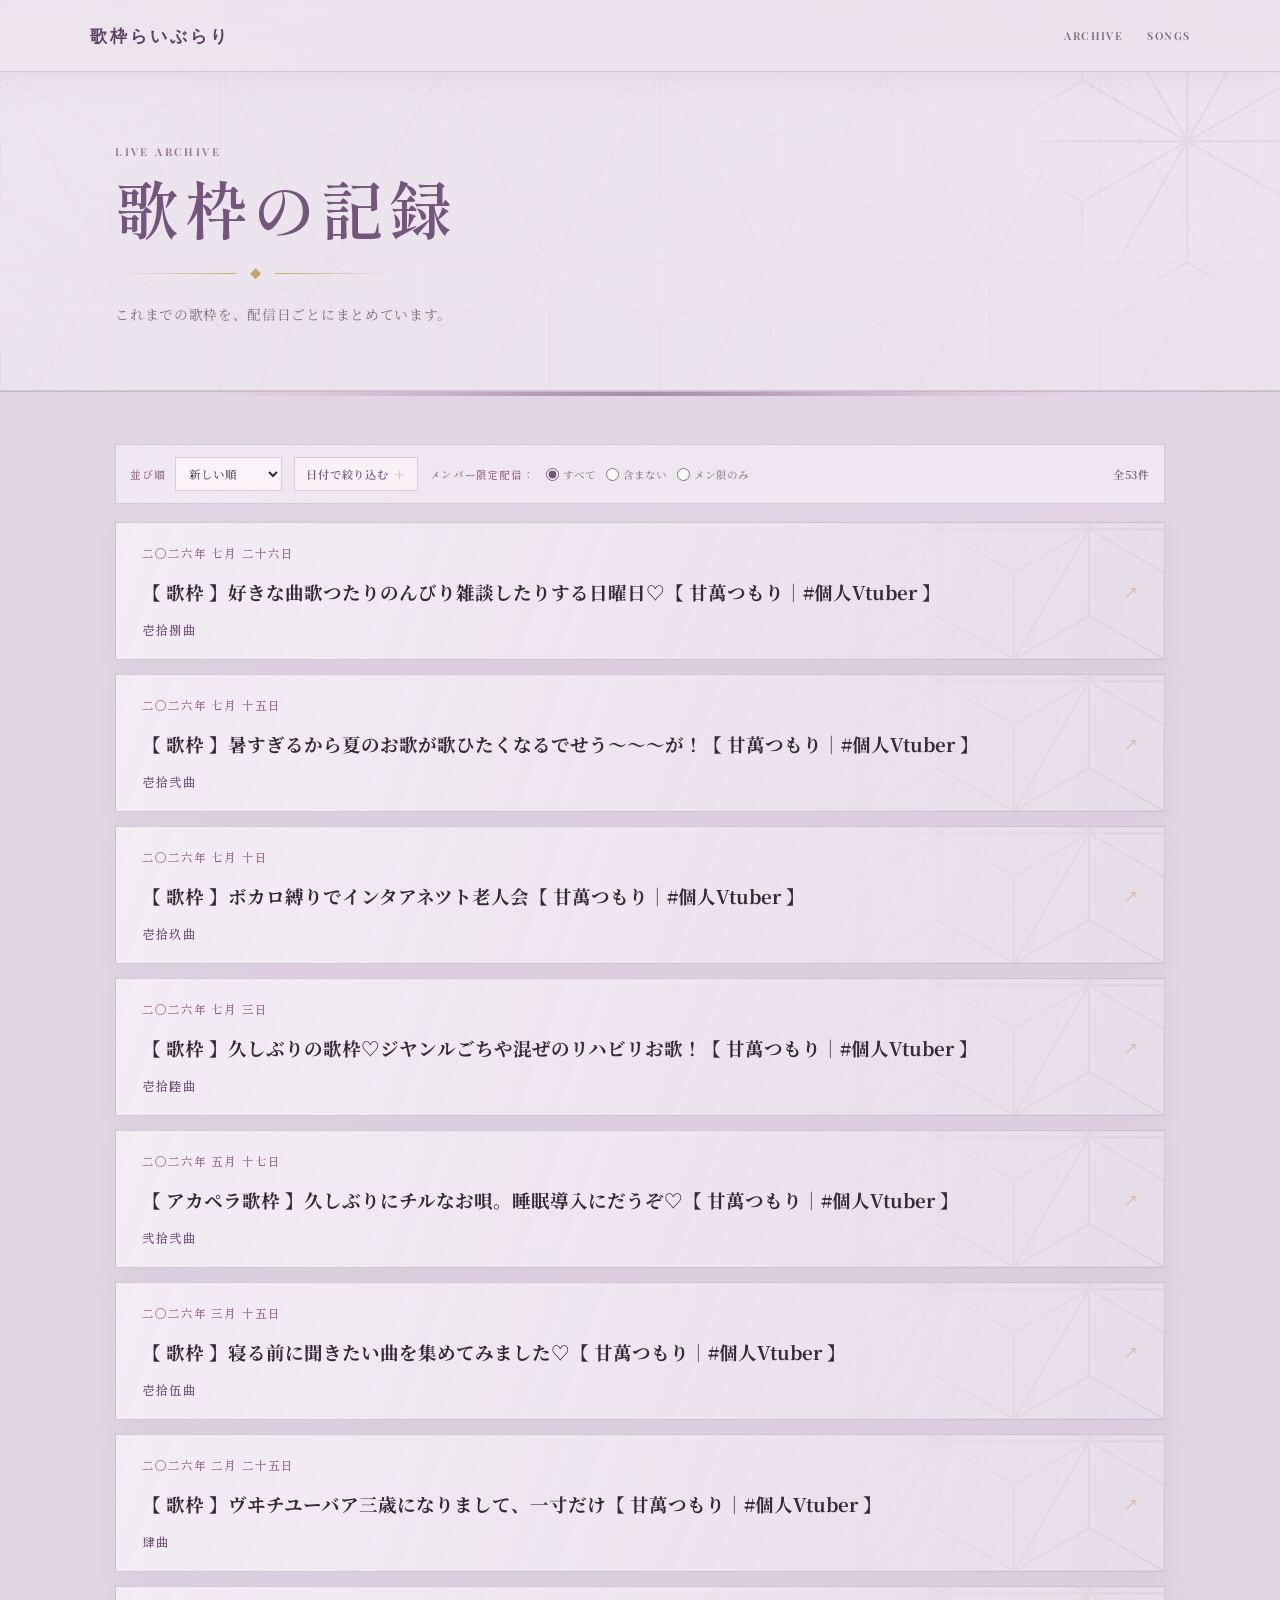
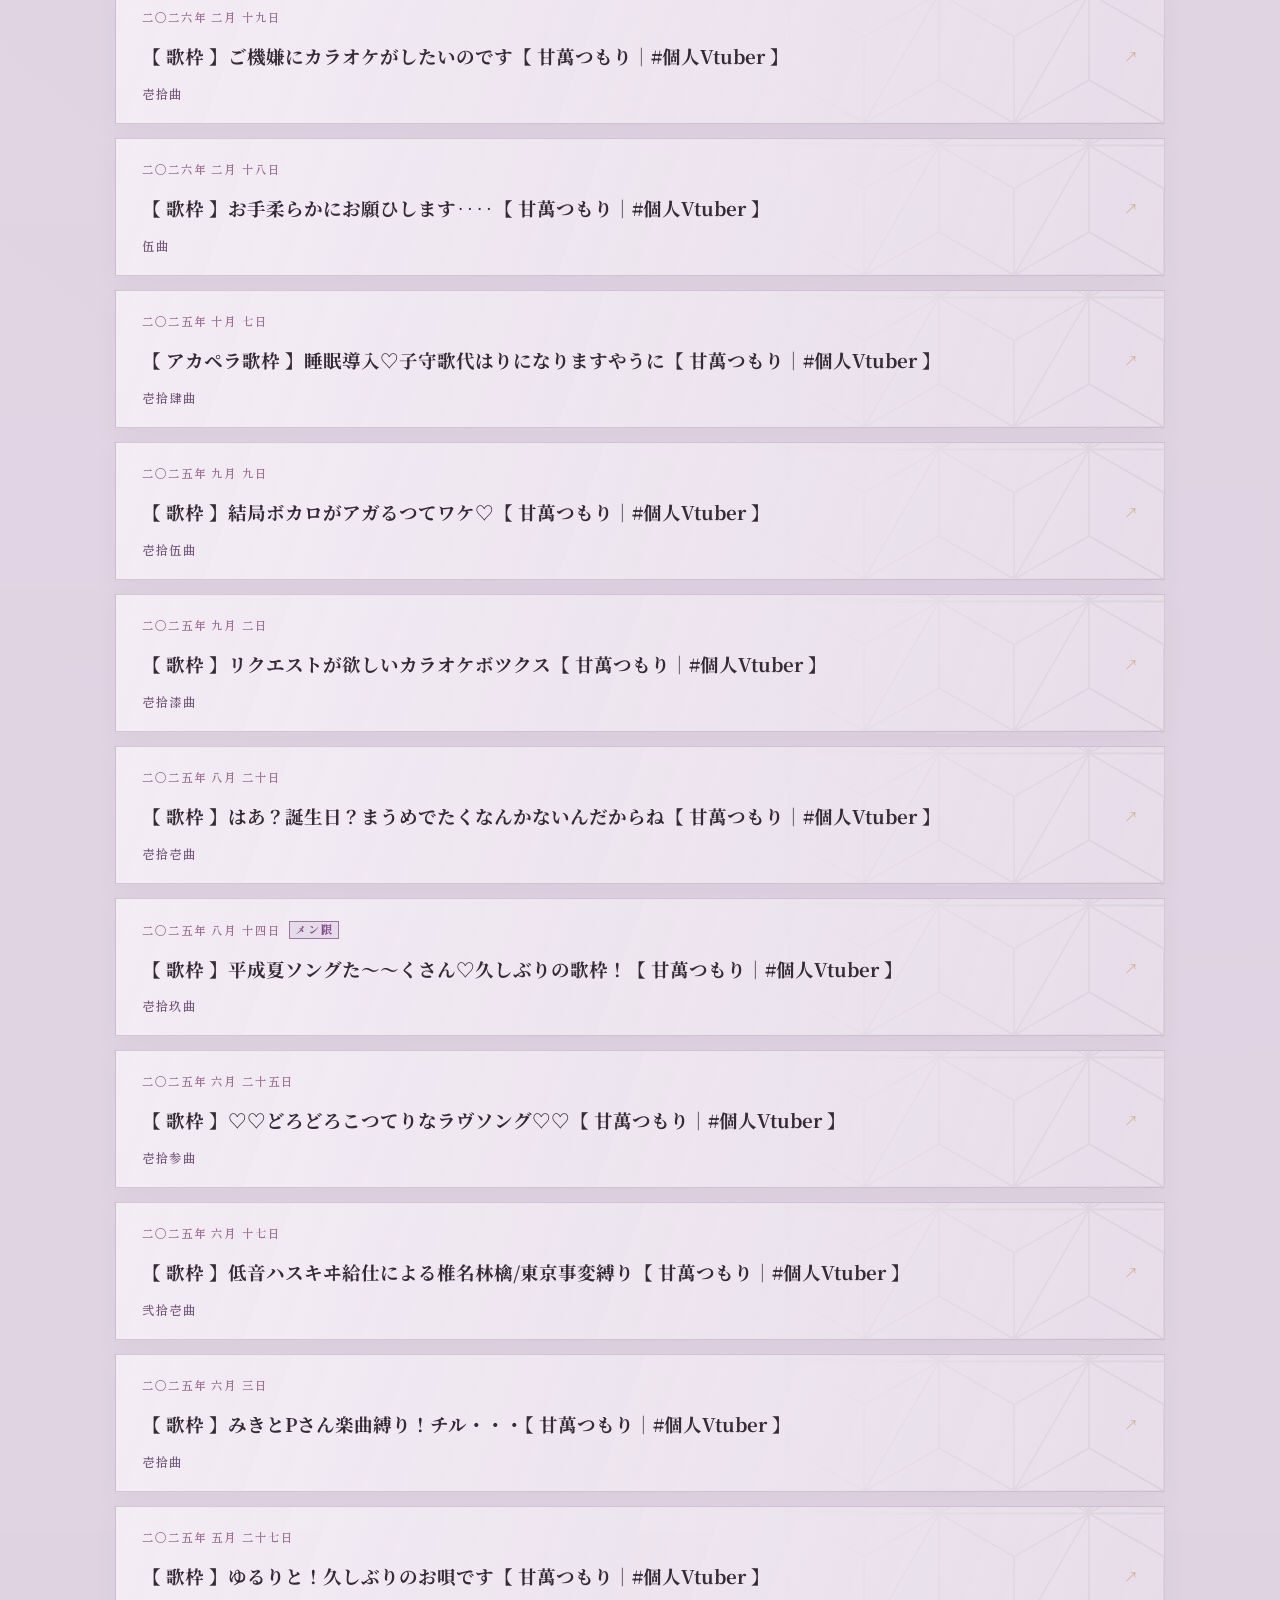
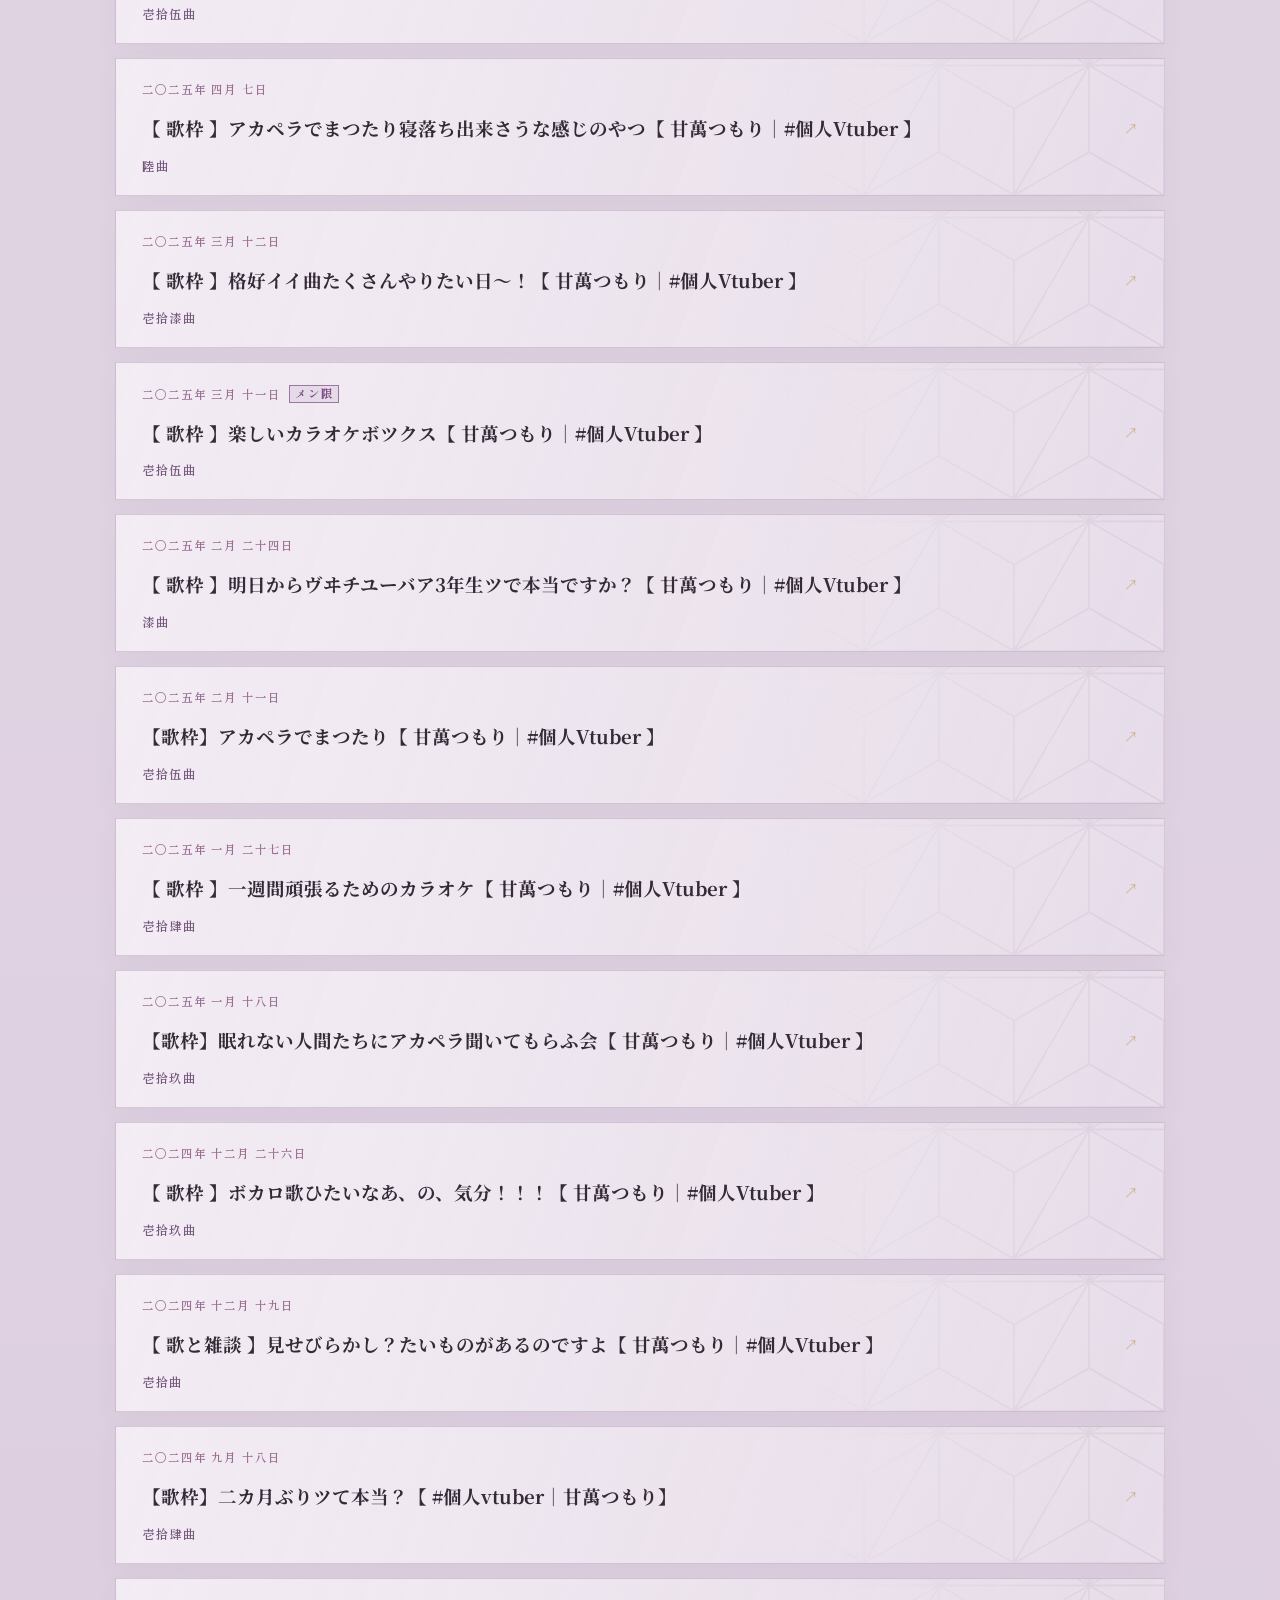
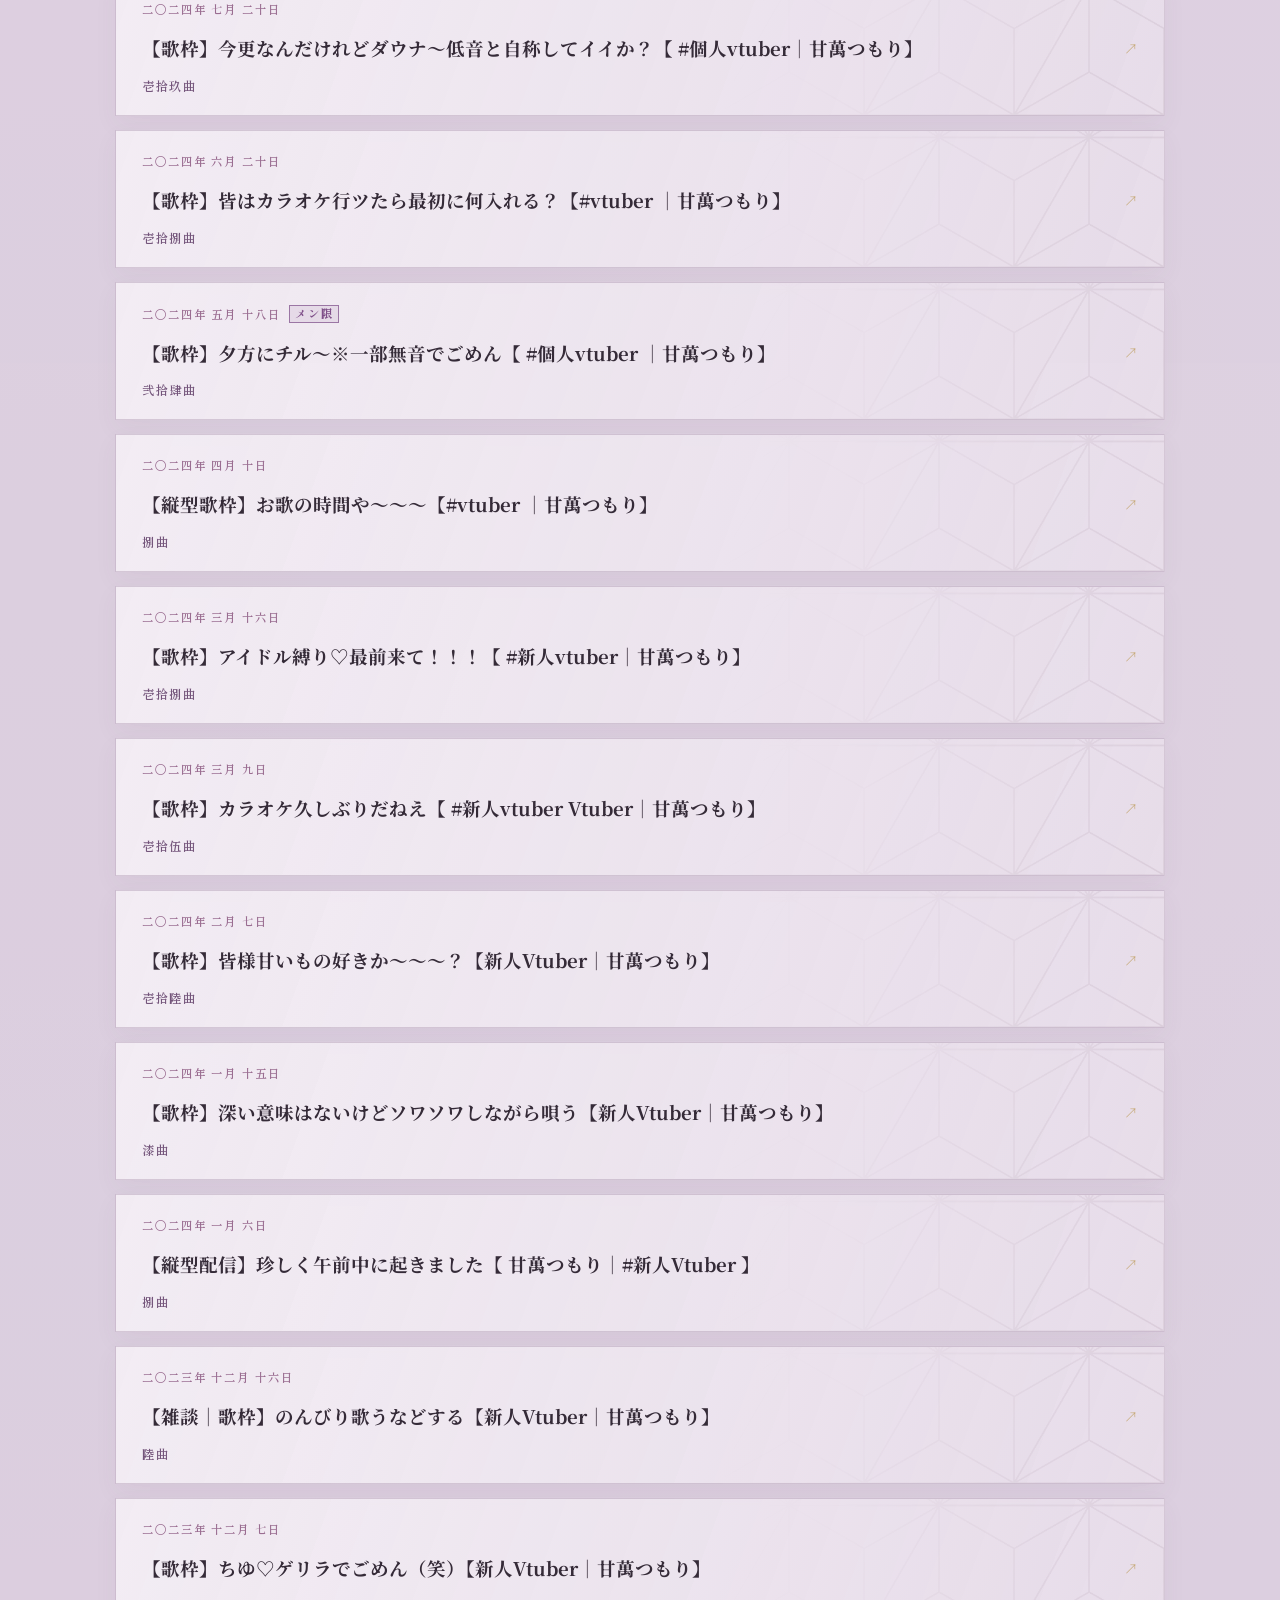
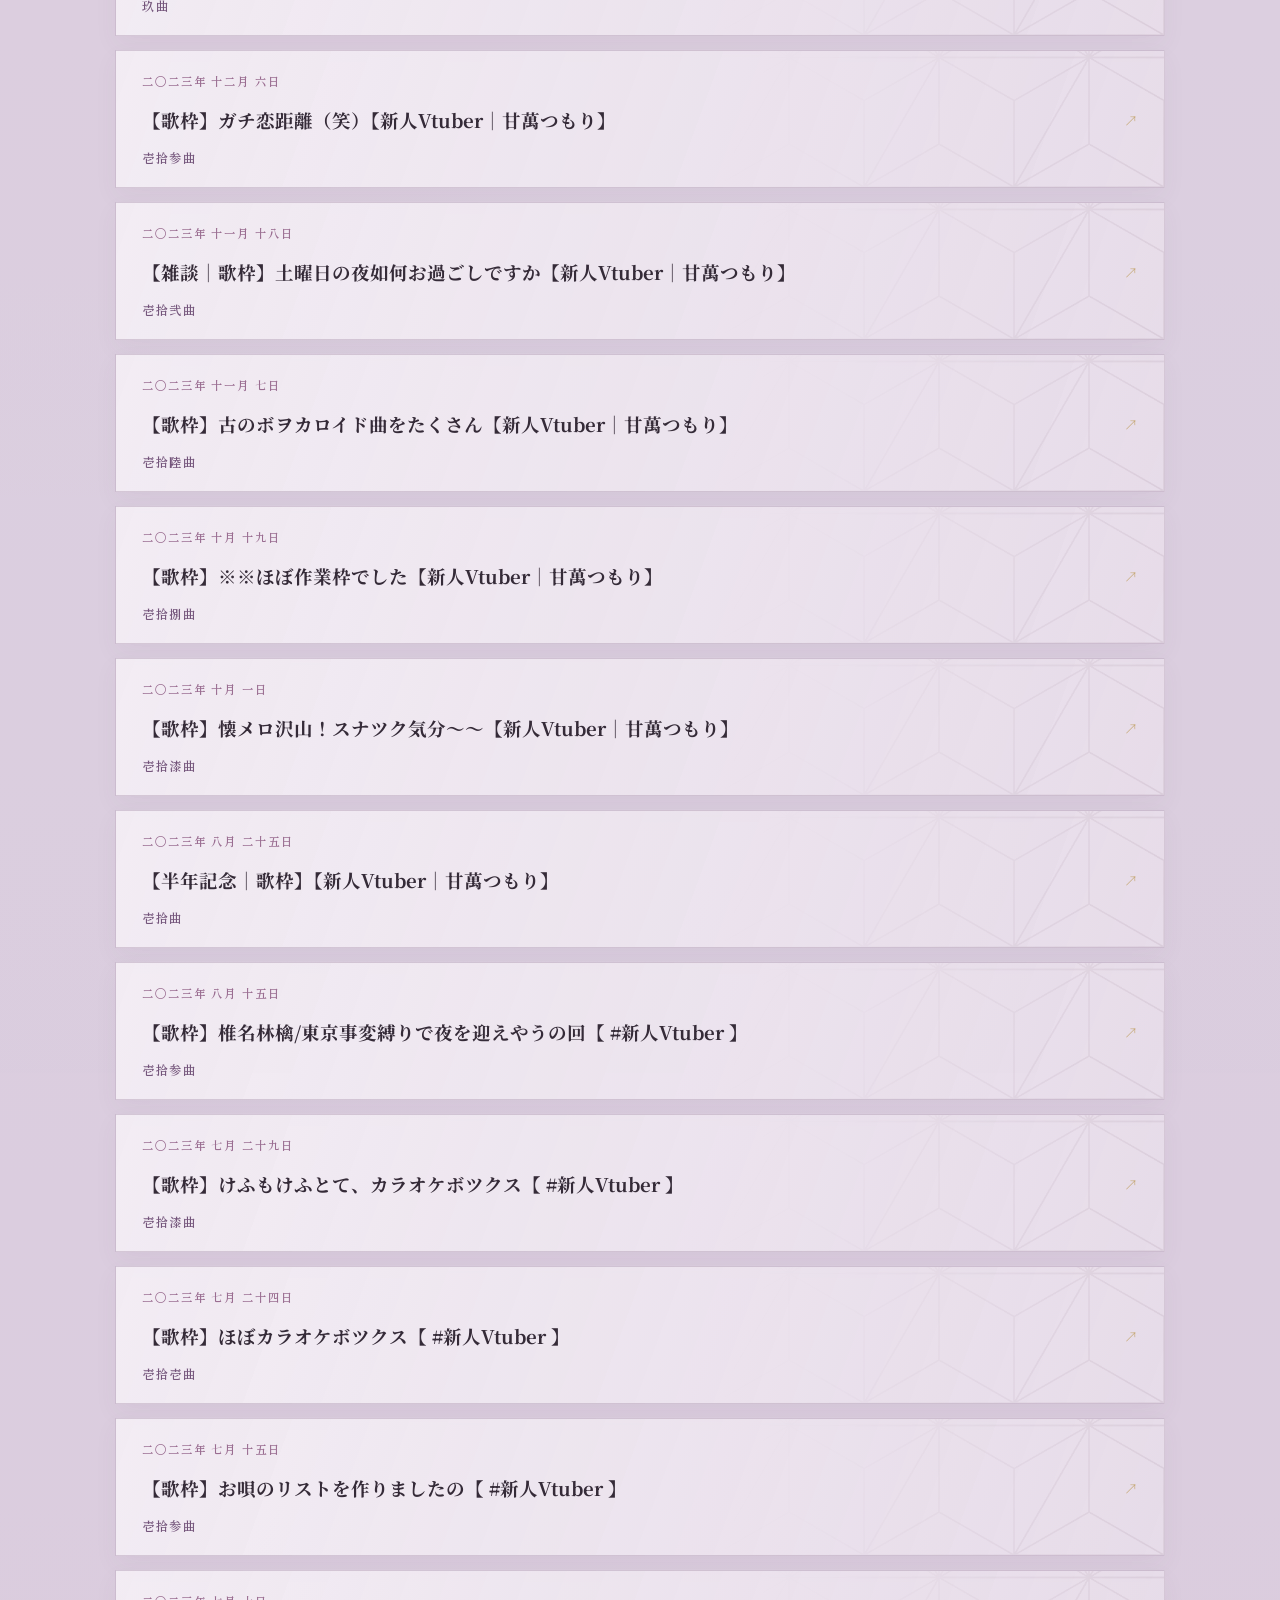
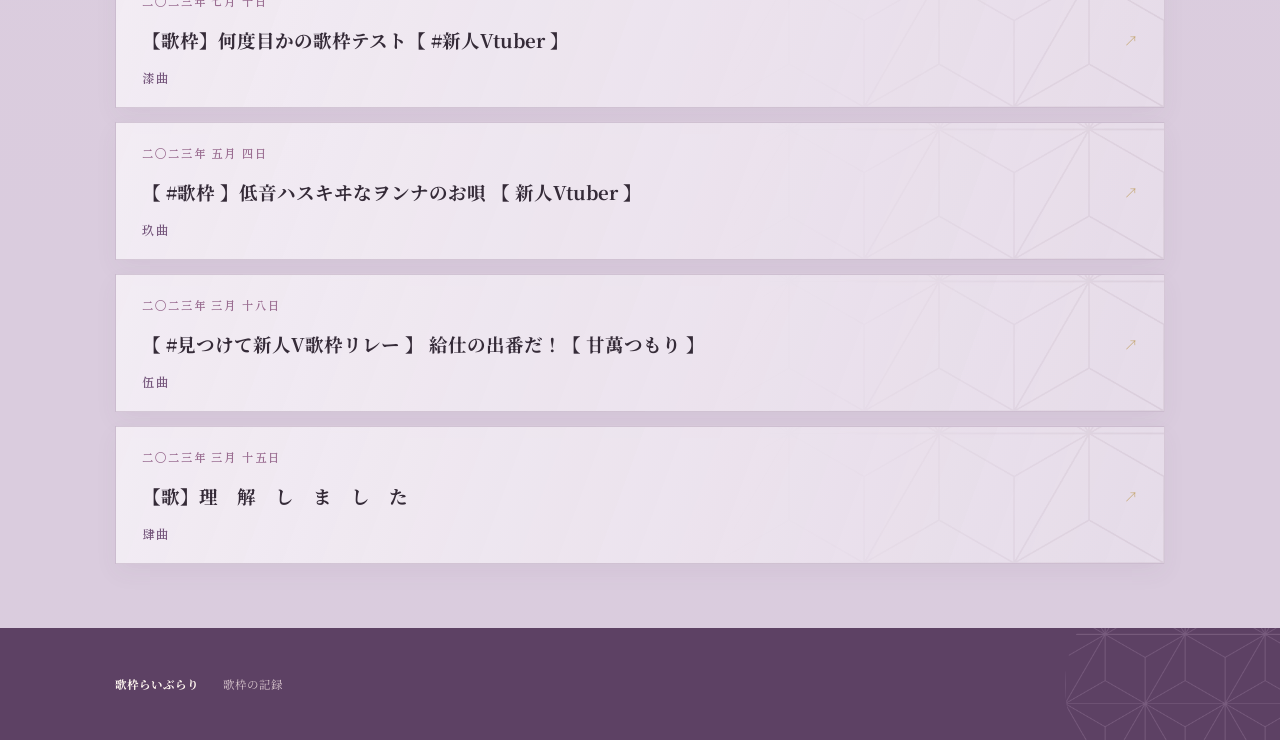
==== commit 08437709: "Add files via upload" ====
--- a/archive/index.html
+++ b/archive/index.html
@@ -3,7 +3,7 @@
 <head>
   <meta charset="utf-8">
   <meta name="viewport" content="width=device-width,initial-scale=1">
-  <title>歌枠の記録｜歌枠らいぶらりゐ</title>
+  <title>歌枠の記録｜歌枠らいぶらり</title>
   <link rel="icon" href="../favicon.ico" sizes="any">
   <link rel="icon" type="image/png" sizes="32x32" href="../favicon-32x32.png">
   <link rel="icon" type="image/png" sizes="16x16" href="../favicon-16x16.png">
@@ -13,7 +13,7 @@
 </head>
 <body>
 <header>
-  <a class="logo" href="../">歌枠らいぶらりゐ</a>
+  <a class="logo" href="../">歌枠らいぶらり</a>
   <nav><a href="./">ARCHIVE</a><a href="../songs/">SONGS</a></nav>
 </header>
 
@@ -23,7 +23,7 @@
       <p class="eyebrow">LIVE ARCHIVE</p>
       <h1>歌枠の記録</h1>
       <div class="pageTitleRule" aria-hidden="true"><span>◆</span></div>
-      <p class="archiveLead">これまでの歌枠を、配信日ごとにまとめてゐます。</p>
+      <p class="archiveLead">これまでの歌枠を、配信日ごとにまとめています。</p>
     </div>
   </section>
 
@@ -93,7 +93,7 @@
   </section>
 </main>
 
-<footer><b>歌枠らいぶらりゐ</b><span>歌枠の記録</span></footer>
+<footer><b>歌枠らいぶらり</b><span>歌枠の記録</span></footer>
 
 <script src="../data/archives.js"></script>
 <script>
--- a/style.css
+++ b/style.css
@@ -154,6 +154,17 @@
   margin-top:1.2rem;
   position:relative;
   z-index:2;
+}
+
+.fanmadeNote{
+  margin:1.35rem auto 0;
+  max-width:760px;
+  position:relative;
+  z-index:2;
+  text-align:center;
+  color:rgba(93,65,100,.62);
+  font:500 1rem/1.8 "Shippori Mincho","Noto Serif JP",serif;
+  letter-spacing:.035em;
 }
 
 .primaryButton,.ghostButton{
@@ -274,7 +285,7 @@
 
 .latestRow{
   display:grid;
-  grid-template-columns:70px 135px 1fr 28px;
+  grid-template-columns:70px 80px 44px 1fr 28px;
   gap:1rem;
   align-items:center;
   padding:1.25rem .6rem;
@@ -290,20 +301,21 @@
   font:600 .8rem "Playfair Display",serif;
 }
 
-.latestDateGroup{
+.homeMemberSlot{
   display:flex;
   align-items:center;
-  gap:.45rem;
+  justify-content:center;
   min-width:0;
+  transform:translateX(-10px);
 }
 
 .latestDate{
   color:var(--accent);
-  font:600 .72rem "Playfair Display",serif;
+  font:600 .8rem "Playfair Display",serif;
   letter-spacing:.06em;
 }
 
-.latestDateGroup .memberBadge{
+.homeMemberSlot .memberBadge{
   font-size:.72rem;
 }
 
@@ -750,6 +762,13 @@
 }
 
 @media (max-width:760px){
+  .fanmadeNote{
+    margin-top:1rem;
+    padding:0 4vw;
+    font-size:.88rem;
+    line-height:1.8;
+  }
+
   header{
     height:64px;
     padding:0 4.5vw;
@@ -822,12 +841,12 @@
   }
 
   .latestDate{
-    font-size:.72rem;
+    font-size:.8rem;
     letter-spacing:.035em;
     white-space:nowrap;
   }
 
-  .homeMemberBadge{
+  .homeMemberSlot{
     display:none !important;
   }
 
@@ -2866,7 +2885,7 @@
 }
 
 .archiveDetailSection .playerHead{
-  align-items:flex-start;
+  align-items:flex-end;
   gap:16px;
   margin-bottom:18px;
 }
@@ -2898,15 +2917,40 @@
   letter-spacing:.03em;
 }
 
+.archiveMetaLine{
+  display:flex;
+  align-items:baseline;
+  gap:.85rem;
+  min-width:0;
+  color:var(--accent);
+  font-size:.8rem;
+}
+
 .archiveDetailSection #meta{
   margin:0;
-  color:var(--accent);
-  font-size:.8rem;
+  color:inherit;
+  font-size:1em;
   letter-spacing:.08em;
-}
-
-.archiveDetailSection .share{
-  align-self:flex-start;
+  white-space:nowrap;
+}
+
+.memberViewingNote{
+  color:var(--deep);
+  font-size:1em;
+  font-weight:700;
+  letter-spacing:.04em;
+  line-height:1.6;
+}
+
+.archiveActions{
+  display:flex;
+  align-items:center;
+  gap:8px;
+  flex:0 0 auto;
+}
+
+.archiveDetailSection .archiveActions .share{
+  align-self:auto;
   white-space:nowrap;
 }
 
@@ -2948,8 +2992,17 @@
   }
 
   main.archiveDetailPage .archiveDetailSection .playerHead{
+    align-items:stretch !important;
     gap:8px !important;
     margin-bottom:12px !important;
+  }
+
+  main.archiveDetailPage .archiveDetailSection .archiveActions{
+    align-self:flex-end !important;
+  }
+
+  main.archiveDetailPage .archiveDetailSection .archiveActions .share{
+    align-self:auto !important;
   }
 
   main.archiveDetailPage .archiveDetailSection .archiveDetailDateLine{
@@ -2972,8 +3025,20 @@
     letter-spacing:.015em !important;
   }
 
+  main.archiveDetailPage .archiveDetailSection .archiveMetaLine{
+    flex-wrap:wrap;
+    gap:.25rem .65rem;
+    font-size:.68rem !important;
+  }
+
   main.archiveDetailPage .archiveDetailSection #meta{
-    font-size:.68rem !important;
+    font-size:1em !important;
+  }
+
+  main.archiveDetailPage .archiveDetailSection .memberViewingNote{
+    font-size:.92em !important;
+    letter-spacing:.015em;
+    white-space:nowrap;
   }
 
   main.archiveDetailPage .archiveDetailSection .share{
@@ -3659,3 +3724,92 @@
     grid-column:1 / -1;
   }
 }
+
+
+.videoColumn{
+  min-width:0;
+}
+
+.archivePager{
+  display:grid;
+  grid-template-columns:repeat(2,minmax(0,1fr));
+  gap:10px;
+  margin-top:14px;
+}
+
+.archivePagerLink{
+  display:flex;
+  flex-direction:column;
+  gap:4px;
+  min-height:88px;
+  padding:14px 16px;
+  border:1px solid var(--line);
+  background:linear-gradient(135deg,rgba(255,250,244,.92),rgba(169,93,132,.045));
+  transition:.18s;
+}
+
+.archivePagerLink:hover{
+  border-color:var(--accent);
+  transform:translateY(-1px);
+}
+
+.archivePagerLink.next{
+  text-align:right;
+}
+
+.archivePagerLabel{
+  color:var(--accent);
+  font:600 .68rem "Playfair Display",serif;
+  letter-spacing:.10em;
+}
+
+.archivePagerTitle{
+  color:var(--text);
+  font:600 1rem/1.5 "Shippori Mincho","Noto Serif JP",serif;
+}
+
+.archivePagerDate{
+  color:var(--muted);
+  font:.72rem/1.5 "Noto Serif JP",serif;
+}
+
+@media (max-width:760px){
+  .archivePager{
+    grid-template-columns:1fr;
+    gap:8px;
+    margin-top:12px;
+  }
+
+  .archivePagerLink{
+    height:92px;
+    min-height:92px;
+    max-height:92px;
+    padding:12px 14px;
+    overflow:hidden;
+  }
+
+  .archivePagerLink.next{
+    text-align:left;
+  }
+
+  .archivePagerLabel{
+    font-size:.63rem;
+    white-space:nowrap;
+  }
+
+  .archivePagerTitle{
+    display:block;
+    width:100%;
+    min-width:0;
+    overflow:hidden;
+    text-overflow:ellipsis;
+    white-space:nowrap;
+    font-size:.92rem;
+    line-height:1.45;
+  }
+
+  .archivePagerDate{
+    font-size:.66rem;
+    white-space:nowrap;
+  }
+}
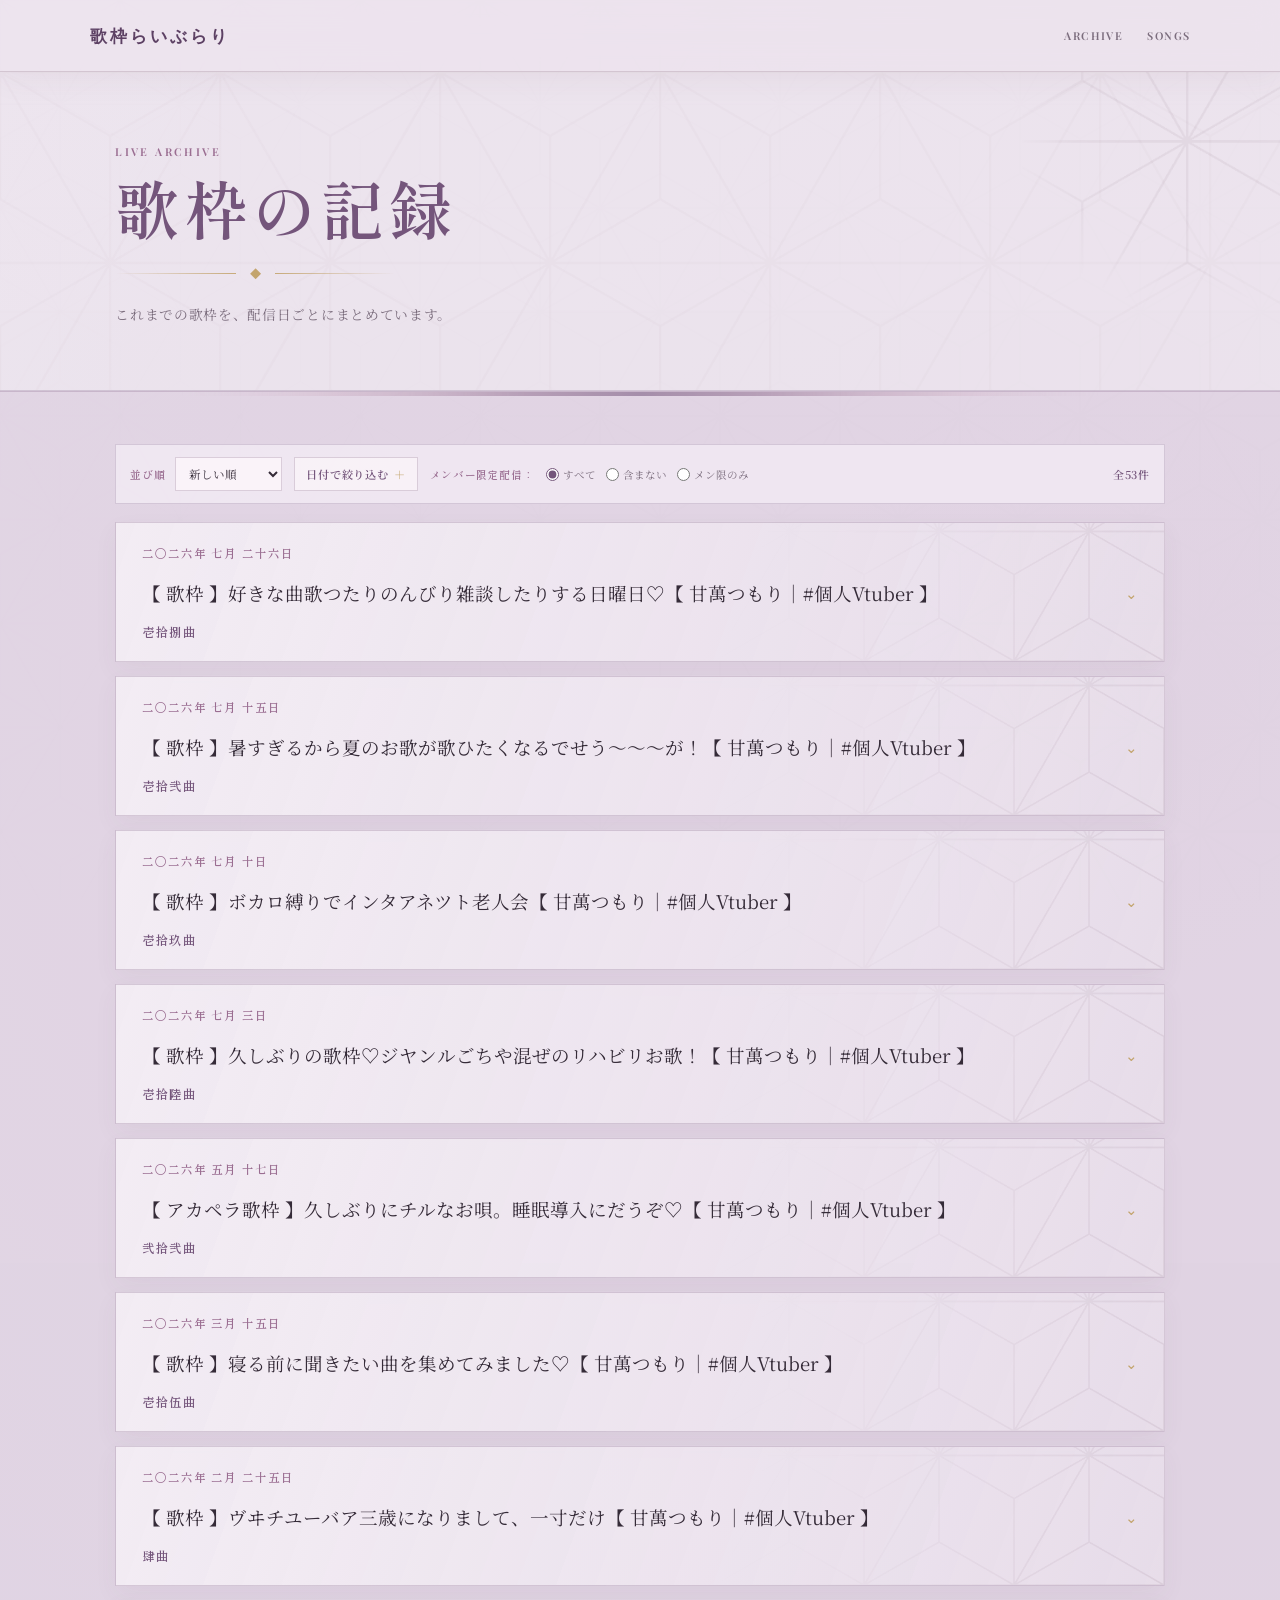
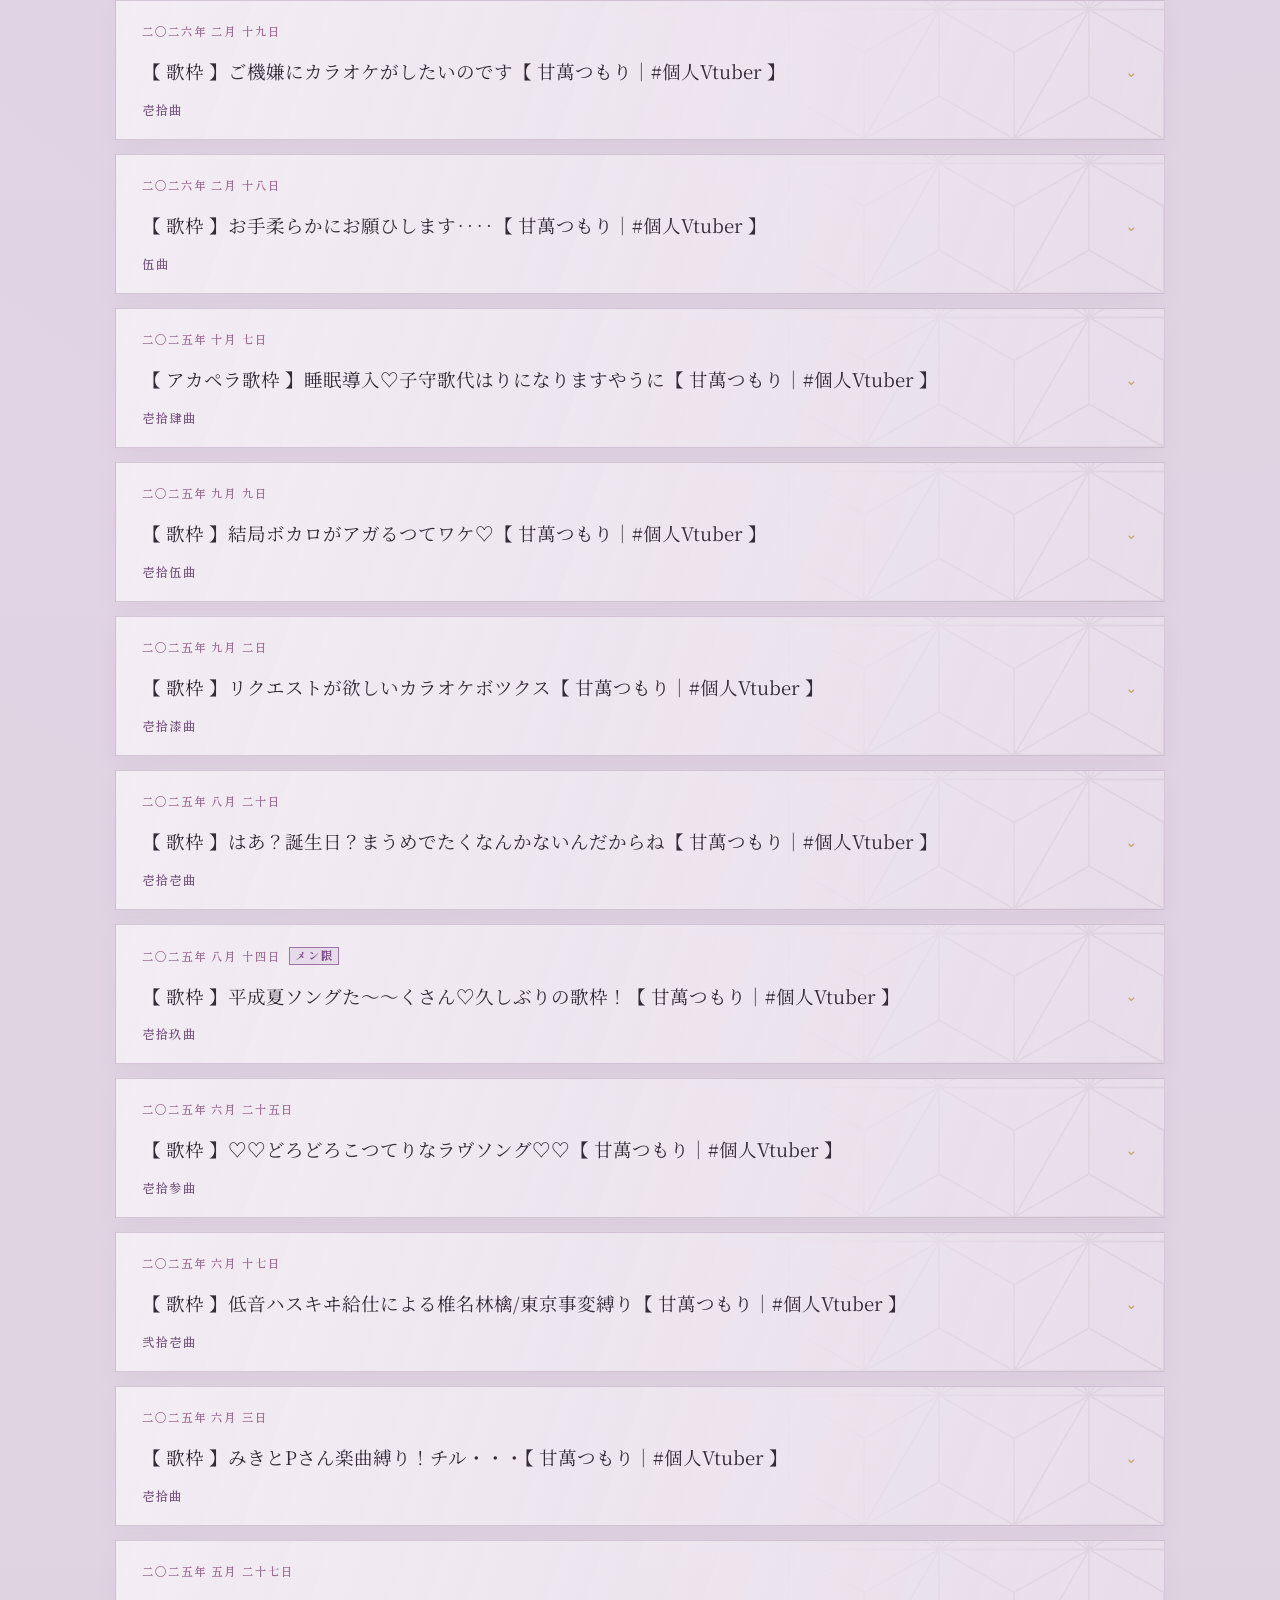
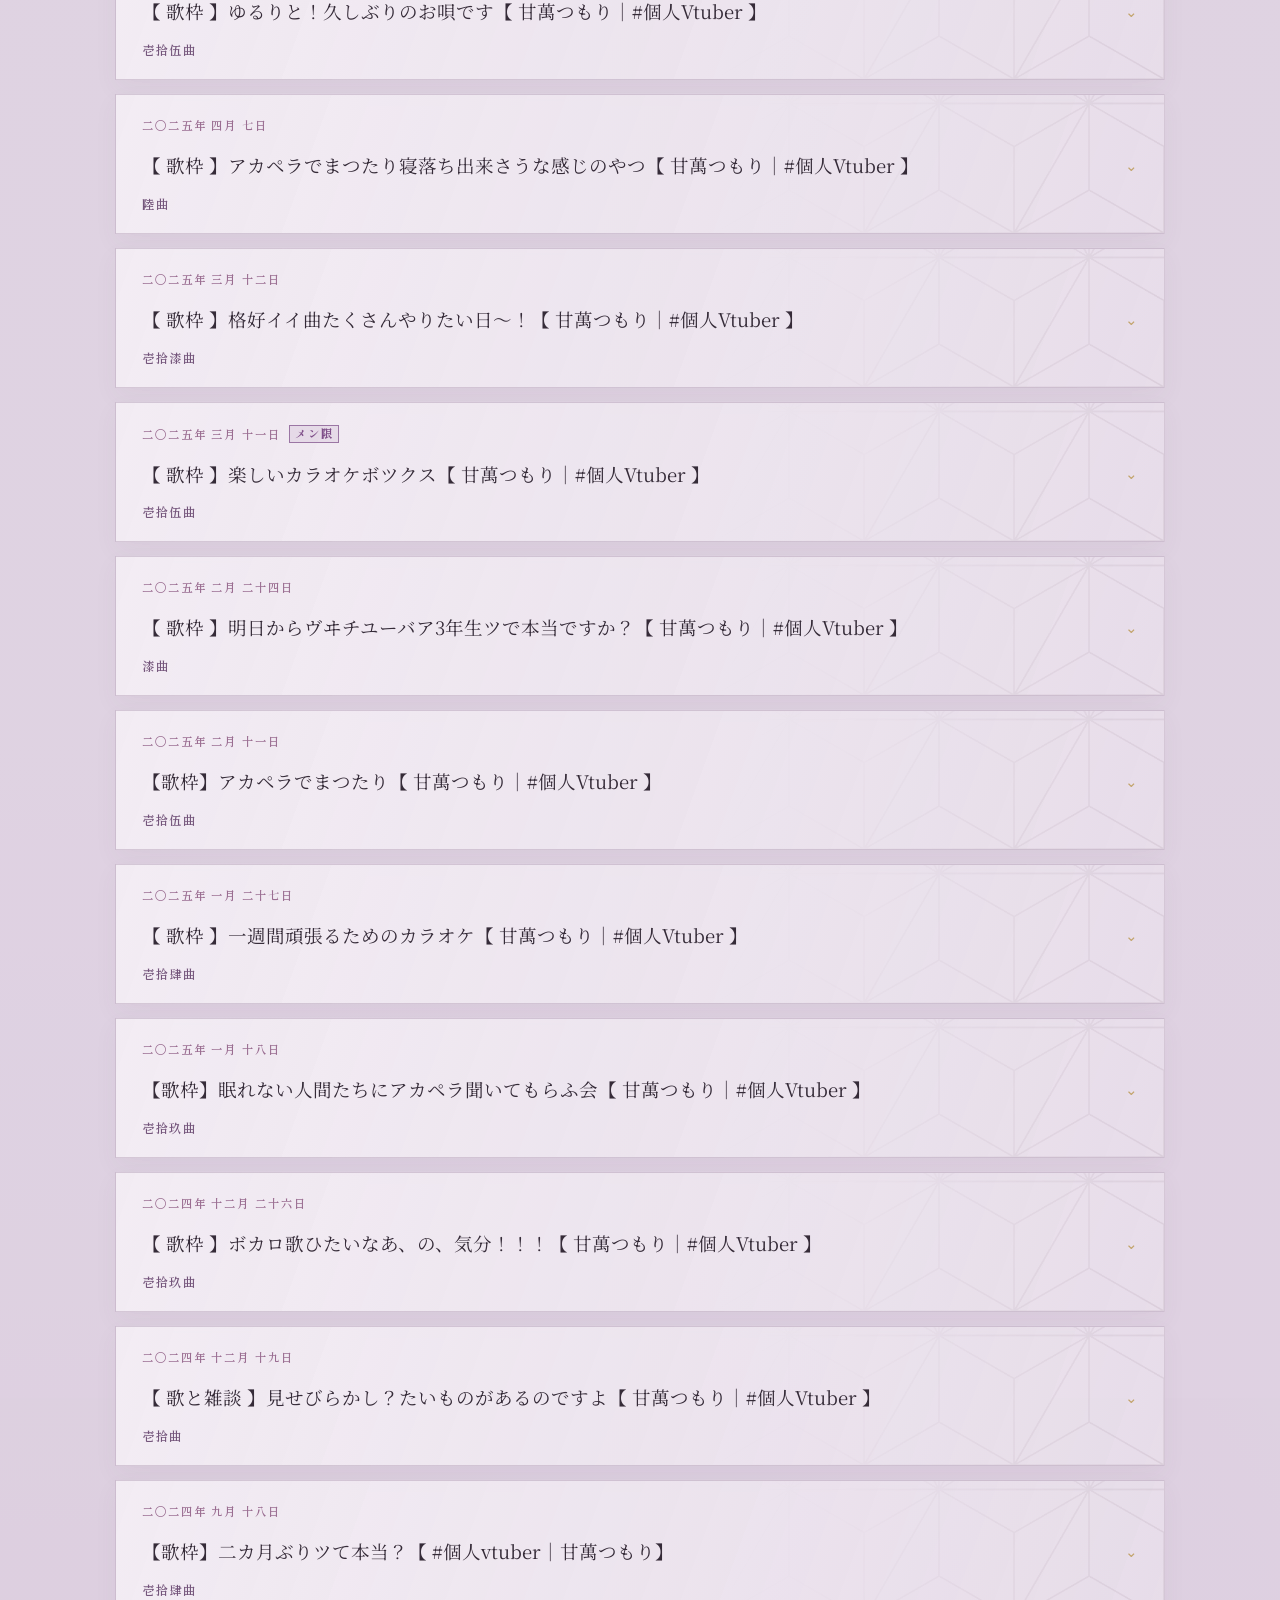
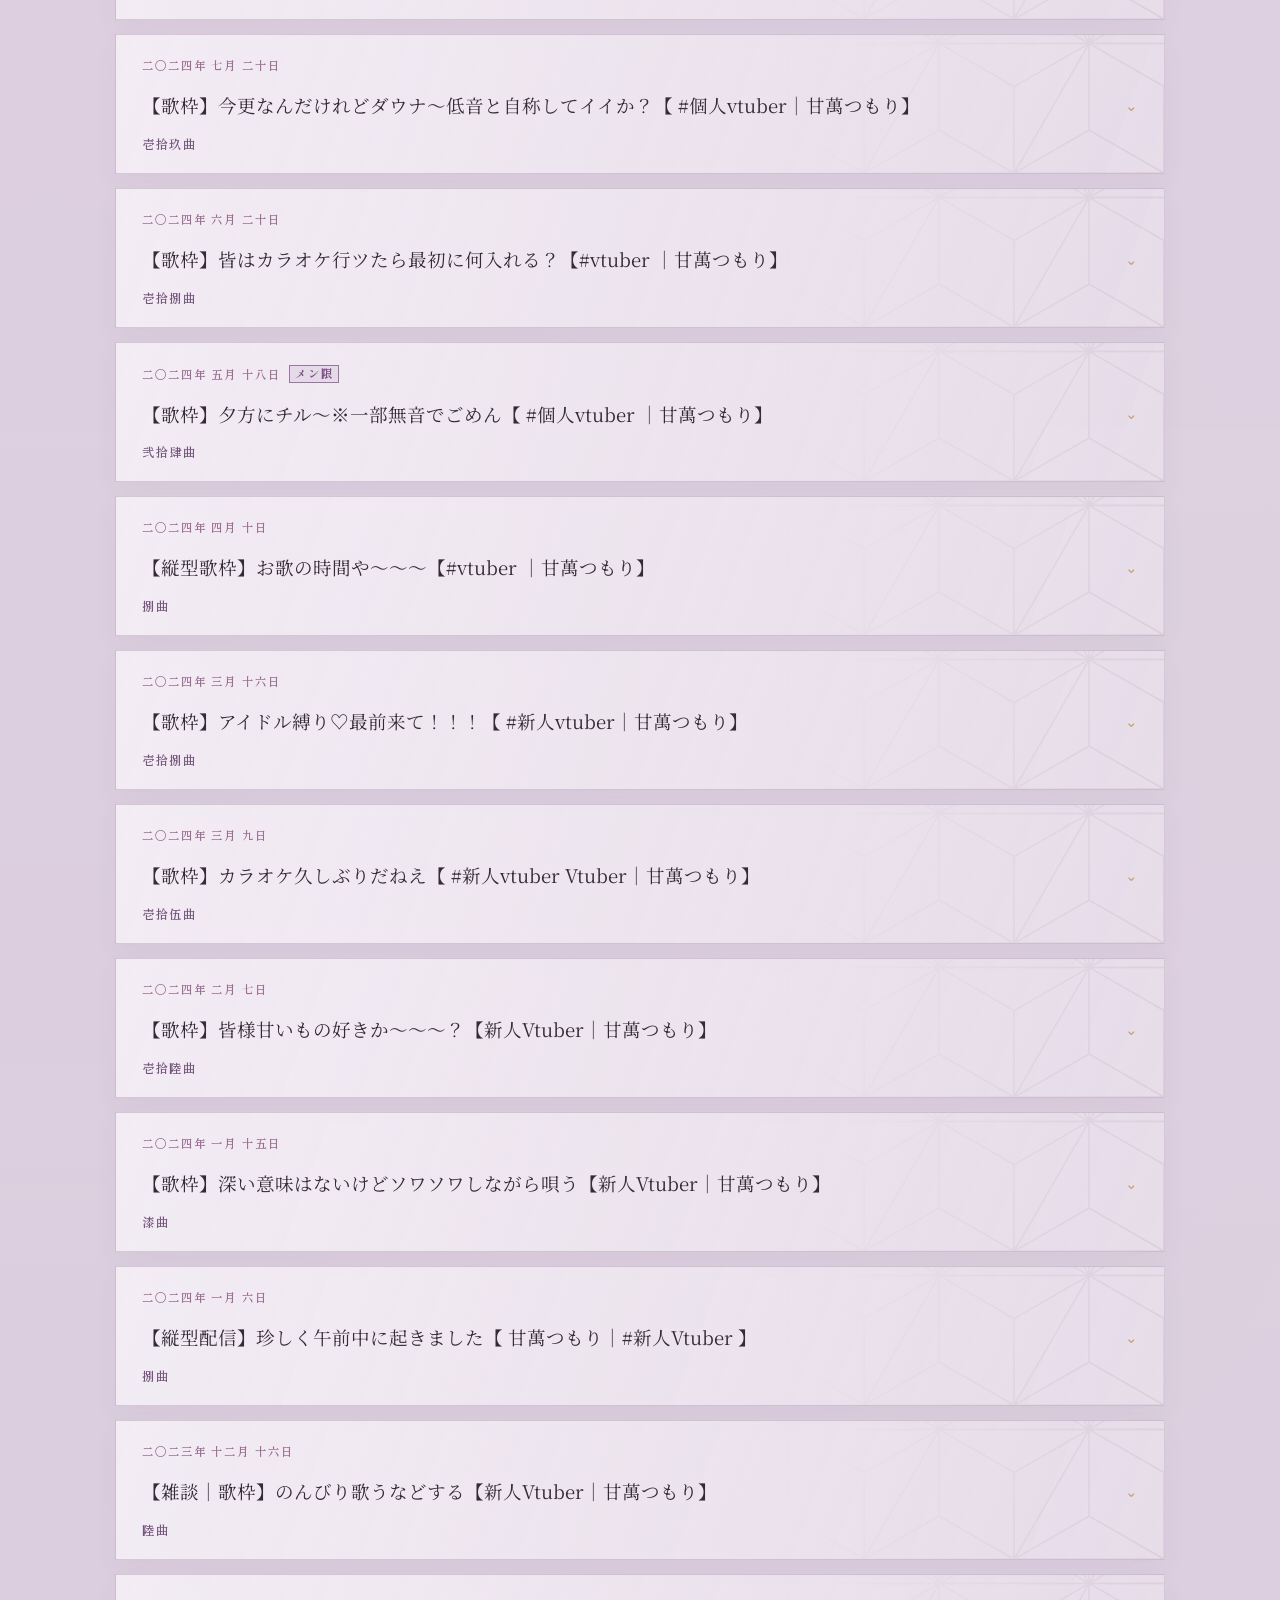
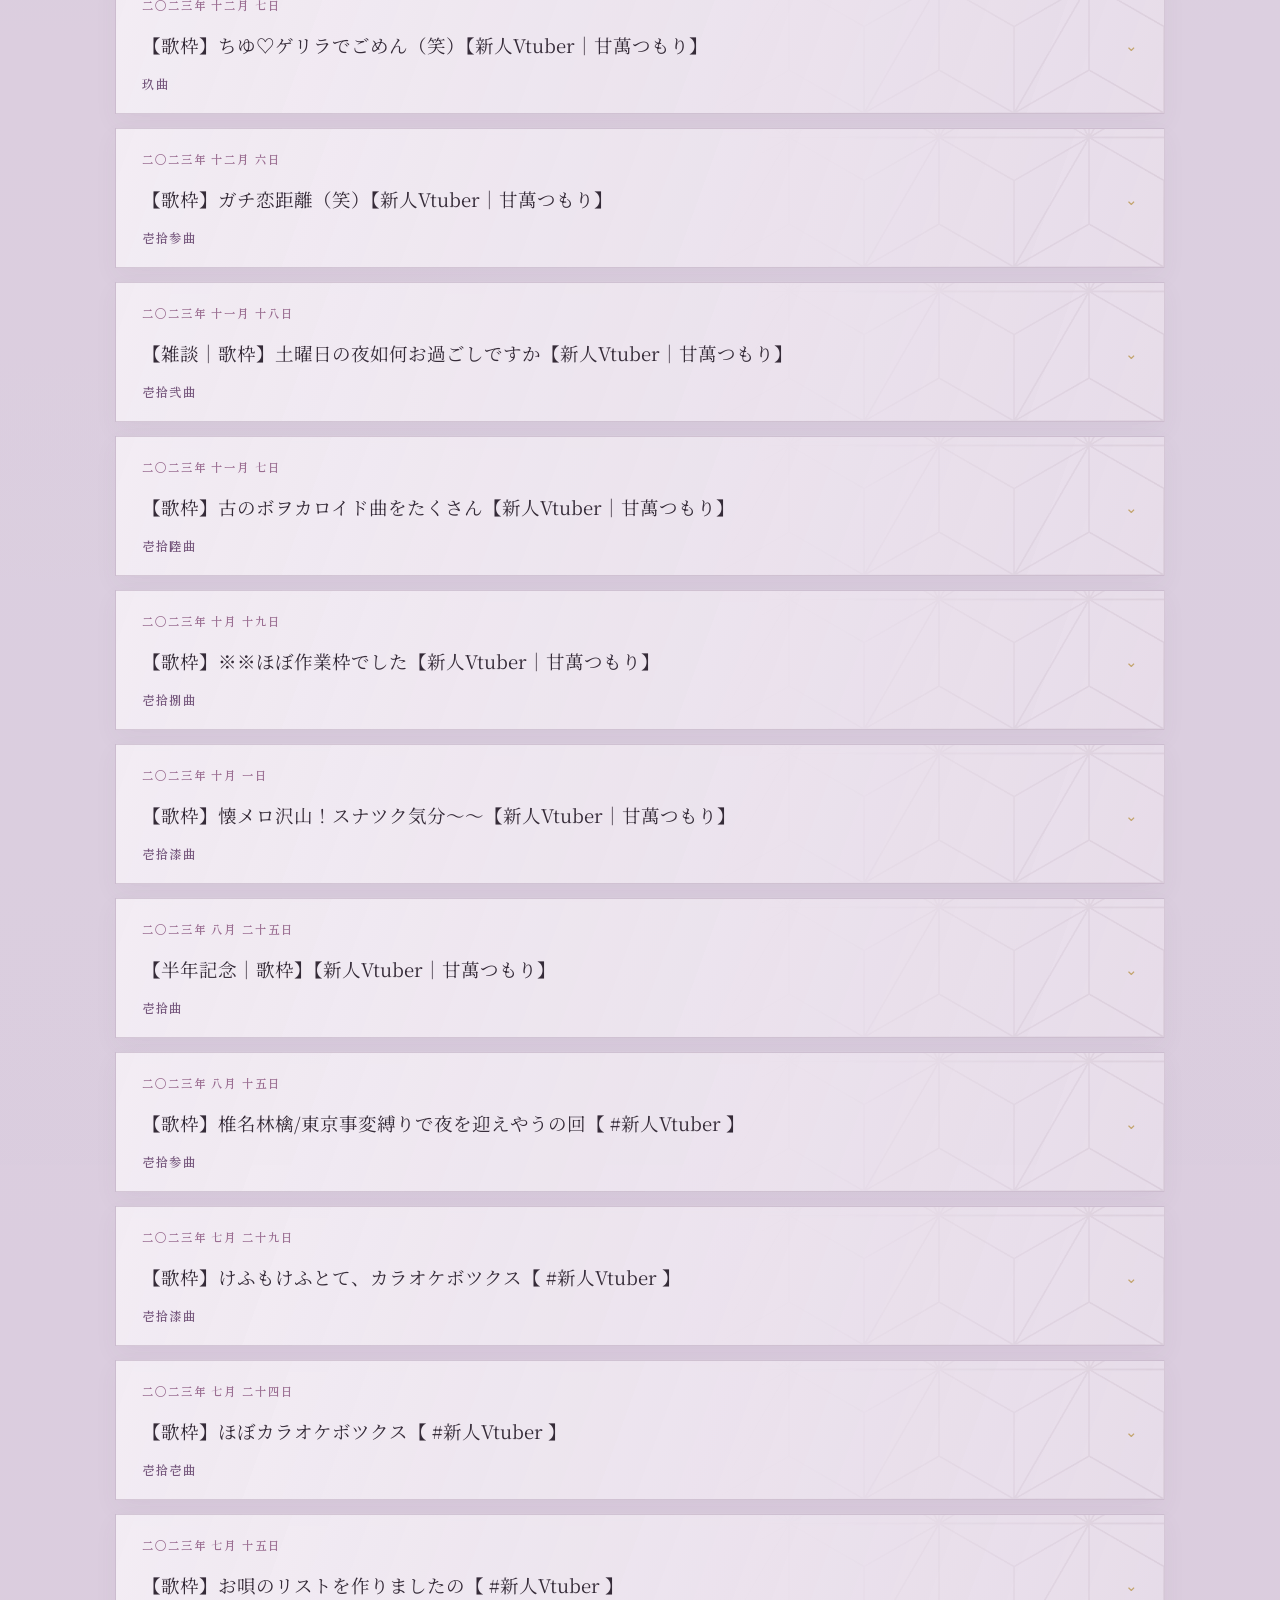
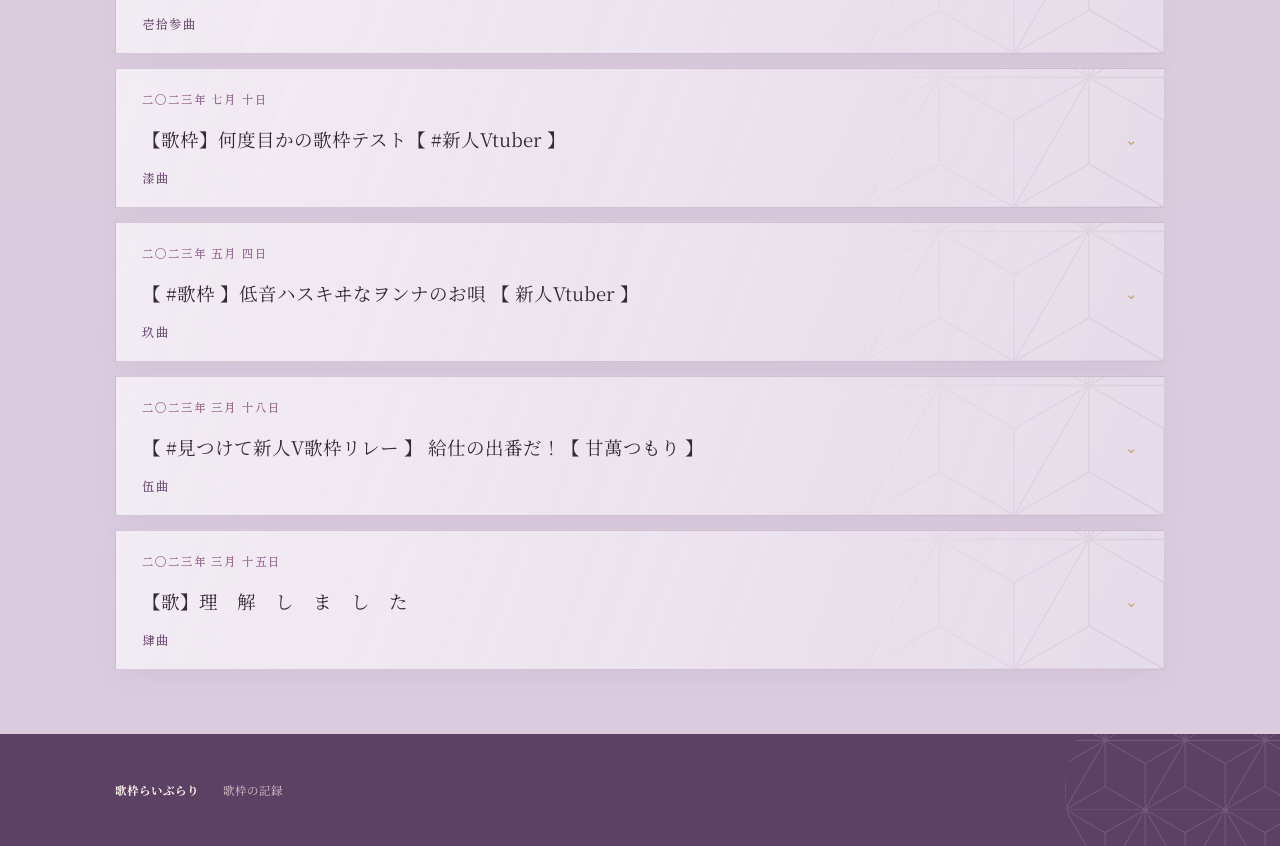
==== commit c24e79b8: "Add files via upload" ====
--- a/archive/index.html
+++ b/archive/index.html
@@ -9,6 +9,19 @@
   <link rel="icon" type="image/png" sizes="16x16" href="../favicon-16x16.png">
   <link rel="apple-touch-icon" sizes="180x180" href="../apple-touch-icon.png">
   <meta name="theme-color" content="#A85C83">
+  <!-- OGP / X(Twitter) card: change the title/description/image URL as needed -->
+  <meta property="og:type" content="website">
+  <meta property="og:locale" content="ja_JP">
+  <meta property="og:site_name" content="歌枠らいぶらり">
+  <meta property="og:title" content="歌枠らいぶらり">
+  <meta property="og:description" content="個人VTuber〇〇さんの歌枠や歌った曲をまとめた、ファンメイドサイトです。">
+  <meta property="og:image" content="https://example.com/assets/social-card.png">
+  <meta property="og:image:width" content="1200">
+  <meta property="og:image:height" content="630">
+  <meta name="twitter:card" content="summary_large_image">
+  <meta name="twitter:title" content="歌枠らいぶらり">
+  <meta name="twitter:description" content="個人VTuber〇〇さんの歌枠や歌った曲をまとめた、ファンメイドサイトです。">
+  <meta name="twitter:image" content="https://example.com/assets/social-card.png">
   <link rel="stylesheet" href="../style.css">
 </head>
 <body>
@@ -118,6 +131,12 @@
 const simpleKanji = "〇一二三四五六七八九";
 const daiji = ["","壱","弐","参","肆","伍","陸","漆","捌","玖"];
 
+function escapeHtml(value){
+  return String(value ?? "").replace(/[&<>"']/g, c => ({
+    "&":"&amp;", "<":"&lt;", ">":"&gt;", '"':"&quot;", "'":"&#039;"
+  }[c]));
+}
+
 function formatArchiveDate(value){
   const [y,m,d] = value.split("-").map(Number);
   const year = String(y).split("").map(n => simpleKanji[Number(n)]).join("");
@@ -232,17 +251,71 @@
   return true;
 }
 
+const openArchiveDates = new Set();
+
+function formatTimestamp(seconds){
+  const total = Math.max(0, Math.floor(Number(seconds) || 0));
+  const hours = Math.floor(total / 3600);
+  const minutes = Math.floor((total % 3600) / 60);
+  const secs = total % 60;
+  if(hours > 0){
+    return `${hours}:${String(minutes).padStart(2,"0")}:${String(secs).padStart(2,"0")}`;
+  }
+  return `${String(minutes).padStart(2,"0")}:${String(secs).padStart(2,"0")}`;
+}
+
+function makeYouTubeUrl(videoId, seconds = 0){
+  const id = encodeURIComponent(String(videoId || ""));
+  const base = `https://www.youtube.com/watch?v=${id}`;
+  const t = Math.max(0, Math.floor(Number(seconds) || 0));
+  return t > 0 ? `${base}&t=${t}s` : base;
+}
+
+function makeSongHistoryUrl(title, artist){
+  const params = new URLSearchParams({song:String(title || ""), artist:String(artist || "")});
+  return `../songs/history/?${params.toString()}`;
+}
+
+function makeArtistUrl(artist){
+  return `../artists/?artist=${encodeURIComponent(String(artist || ""))}`;
+}
+
 function archiveCard(a){
-  const count = a.songs.filter(s => s.type === "song").length;
-  return `<a class="card archiveIndexCard" href="./${a.date}/">
-    <span class="archiveCardDateLine">
-      <span class="card-date">${formatArchiveDate(a.date)}</span>
-      ${a.membersOnly === true ? '<span class="memberBadge">メン限</span>' : ''}
-    </span>
-    <h3>${a.title}</h3>
-    <p class="card-meta">${formatDaijiCount(count)}</p>
-    <span class="archiveCardArrow" aria-hidden="true">↗</span>
-  </a>`;
+  const songs = a.songs.filter(s => s.type === "song");
+  const isOpen = openArchiveDates.has(a.date);
+  const panelId = `archive-panel-${a.date}`;
+  const songRows = songs.map((song, index) => `
+    <li class="archiveAccordionSong">
+      <div class="archiveSongTop">
+        <span class="archiveSongNumber">${String(index + 1).padStart(2,"0")}</span>
+        <a class="archiveSongTime" href="${makeYouTubeUrl(a.videoId, song.time)}" target="_blank" rel="noopener noreferrer">${formatTimestamp(song.time)} ↗</a>
+      </div>
+      <a class="archiveSongTitle" href="${makeSongHistoryUrl(song.title, song.artist)}">${escapeHtml(song.title)}</a>
+      <a class="archiveSongArtist" href="${makeArtistUrl(song.artist)}">${escapeHtml(song.artist || "未登録")}</a>
+    </li>
+  `).join("");
+
+  return `<article class="card archiveIndexCard${isOpen ? " is-open" : ""}" id="${a.date}" data-archive-date="${a.date}">
+    <button class="archiveCardToggle" type="button" aria-expanded="${isOpen}" aria-controls="${panelId}">
+      <span class="archiveCardDateLine">
+        <span class="card-date">${formatArchiveDate(a.date)}</span>
+        ${a.membersOnly === true ? '<span class="memberBadge">メン限</span>' : ''}
+      </span>
+      <span class="archiveCardTitle">${escapeHtml(a.title)}</span>
+      <span class="card-meta">${formatDaijiCount(songs.length)}</span>
+      <span class="archiveCardArrow" aria-hidden="true">${isOpen ? "⌃" : "⌄"}</span>
+    </button>
+    <div class="archiveCardCollapse" id="${panelId}" aria-hidden="${isOpen ? "false" : "true"}">
+      <div class="archiveCardBody">
+        <div class="archiveCardBodyInner">
+          <a class="archiveYoutubeLink" href="${makeYouTubeUrl(a.videoId)}" target="_blank" rel="noopener noreferrer">YouTubeで配信を見る ↗</a>
+          <ol class="archiveAccordionSetlist">
+            ${songRows}
+          </ol>
+        </div>
+      </div>
+    </div>
+  </article>`;
 }
 
 function renderArchives(){
@@ -261,11 +334,50 @@
   }
 }
 
+function setArchiveOpen(date, shouldOpen){
+  if(shouldOpen) openArchiveDates.add(date);
+  else openArchiveDates.delete(date);
+
+  const card = document.getElementById(date);
+  if(!card) return;
+  const toggle = card.querySelector(".archiveCardToggle");
+  const arrow = card.querySelector(".archiveCardArrow");
+  const panel = card.querySelector(".archiveCardCollapse");
+  card.classList.toggle("is-open", shouldOpen);
+  toggle?.setAttribute("aria-expanded", String(shouldOpen));
+  panel?.setAttribute("aria-hidden", String(!shouldOpen));
+  if(arrow) arrow.textContent = shouldOpen ? "⌃" : "⌄";
+}
+
+function openArchiveFromHash({scroll = true} = {}){
+  const raw = location.hash.slice(1);
+  let date = "";
+  try{ date = decodeURIComponent(raw); }catch{ date = raw; }
+  if(!/^\d{4}-\d{2}-\d{2}$/.test(date)) return;
+  if(!archives.some(a => a.date === date)) return;
+
+  setArchiveOpen(date, true);
+  if(scroll){
+    requestAnimationFrame(() => {
+      document.getElementById(date)?.scrollIntoView({behavior:"smooth", block:"start"});
+    });
+  }
+}
+
 function setFilterMode(mode){
   ymdFields.hidden = mode !== "ymd";
   rangeFields.hidden = mode !== "range";
   renderArchives();
 }
+
+root.addEventListener("click", event => {
+  const toggle = event.target.closest(".archiveCardToggle");
+  if(!toggle) return;
+  const card = toggle.closest(".archiveIndexCard");
+  const date = card?.dataset.archiveDate;
+  if(!date) return;
+  setArchiveOpen(date, toggle.getAttribute("aria-expanded") !== "true");
+});
 
 filterToggle.addEventListener("click", () => {
   const isOpen = filterToggle.getAttribute("aria-expanded") === "true";
@@ -313,6 +425,8 @@
 populateMonths();
 populateDays();
 setFilterMode("ymd");
+openArchiveFromHash({scroll:true});
+window.addEventListener("hashchange", () => openArchiveFromHash({scroll:true}));
 </script>
 </body>
 </html>
--- a/style.css
+++ b/style.css
@@ -285,15 +285,48 @@
 
 .latestRow{
   display:grid;
-  grid-template-columns:70px 80px 44px 1fr 28px;
+  grid-template-columns:70px 80px 44px minmax(0,1fr) auto;
   gap:1rem;
   align-items:center;
-  padding:1.25rem .6rem;
+  padding:1.05rem .6rem;
   border-bottom:1px solid var(--line);
 }
 
 .latestRow:hover,.rankingRow:hover,.historyCard:hover,.artistSongCard:hover{
   background:rgba(169,93,132,.075);
+}
+
+.latestTitle{
+  min-width:0;
+}
+
+.latestActions{
+  display:flex;
+  align-items:center;
+  justify-content:flex-end;
+  gap:.45rem;
+}
+
+.latestAction{
+  display:inline-flex;
+  align-items:center;
+  justify-content:center;
+  min-height:31px;
+  padding:.42rem .68rem;
+  border:1px solid rgba(116,85,123,.28);
+  background:rgba(244,236,242,.62);
+  color:var(--deep);
+  font:600 .62rem "Noto Serif JP","Shippori Mincho",serif;
+  letter-spacing:.045em;
+  line-height:1;
+  white-space:nowrap;
+  transition:background .18s ease,border-color .18s ease,color .18s ease;
+}
+
+.latestAction:hover{
+  border-color:var(--accent);
+  background:var(--accent);
+  color:#fff;
 }
 
 .latestNumber,.rankNumber{
@@ -461,7 +494,7 @@
 }
 
 .stats strong{
-  font:600 2.1rem "Playfair Display";
+  font:600 2.1rem "Shippori Mincho","Noto Serif JP",serif;
   color:var(--accent);
 }
 
@@ -835,12 +868,20 @@
   }
 
   .latestRow{
-    grid-template-columns:24px 74px minmax(0,1fr) 14px;
+    grid-template-columns:24px 74px minmax(0,1fr);
     column-gap:.375rem;
+    row-gap:.55rem;
     padding:1rem .1rem;
   }
 
+  .latestNumber{
+    grid-column:1;
+    grid-row:1;
+  }
+
   .latestDate{
+    grid-column:2;
+    grid-row:1;
     font-size:.8rem;
     letter-spacing:.035em;
     white-space:nowrap;
@@ -851,9 +892,25 @@
   }
 
   .latestTitle{
+    grid-column:3;
+    grid-row:1;
     min-width:0;
     font-size:.78rem !important;
     line-height:1.5;
+  }
+
+  .latestActions{
+    grid-column:3;
+    grid-row:2;
+    justify-content:flex-start;
+    flex-wrap:wrap;
+    gap:.38rem;
+  }
+
+  .latestAction{
+    min-height:32px;
+    padding:.43rem .62rem;
+    font-size:.59rem;
   }
 
   .rankingHead,.rankingRow{
@@ -1316,9 +1373,6 @@
   right:14px;
 }
 
-.heroKissa{
-  font-family:"Shippori Mincho","Noto Serif JP",serif;
-}
 
 .hero-v7 h1{
   margin:0;
@@ -1546,11 +1600,14 @@
 }
 
 .heroKissa{
-  margin-bottom:18px;
-  font-size:clamp(.95rem,1.8vw,1.2rem);
+  margin-bottom:0;
+  font-family:"Shippori Mincho","Noto Serif JP",serif;
+  font-size:clamp(1.2rem,2.1vw,1.8rem);
+  font-weight:600;
+  line-height:1;
   letter-spacing:.42em;
   text-indent:.42em;
-  color:#625870;
+  color:var(--deep);
 }
 
 .heroLibraryTitle{
@@ -1603,6 +1660,10 @@
   .heroLibraryTitle{
     font-size:clamp(1.35rem,7.2vw,2.35rem) !important;
     letter-spacing:.015em !important;
+  }
+
+  .heroKissa{
+    font-size:clamp(1rem,3.6vw,1.2rem);
   }
 }
 
@@ -2393,12 +2454,10 @@
 }
 .archiveIndexCards{position:relative;z-index:1;gap:14px !important;}
 .archiveIndexCard{
-  min-height:138px;
-  padding:22px 26px 20px;
-  display:grid;
-  grid-template-columns:minmax(0,1fr) auto;
-  grid-template-rows:auto 1fr auto;
-  align-items:start;
+  min-height:0;
+  padding:0;
+  display:block;
+  scroll-margin-top:88px;
   background:linear-gradient(110deg,rgba(244,238,245,.93),rgba(232,223,234,.82));
   border-color:rgba(116,85,123,.24);
   box-shadow:0 9px 22px rgba(93,65,100,.055);
@@ -2407,9 +2466,10 @@
   content:"";
   position:absolute;
   right:0;
-  bottom:0;
+  bottom:auto;
+  top:0;
   width:44%;
-  height:100%;
+  height:138px;
   border:0;
   transform:none;
   background:url("./assets/asanoha.png") right bottom/150px auto repeat;
@@ -2423,7 +2483,32 @@
   transform:translateY(-2px);
   box-shadow:0 12px 26px rgba(93,65,100,.09);
 }
+.archiveIndexCard.is-open:hover{
+  transform:none;
+}
+.archiveCardToggle{
+  width:100%;
+  min-height:138px;
+  padding:22px 26px 20px;
+  display:grid;
+  grid-template-columns:minmax(0,1fr) auto;
+  grid-template-rows:auto 1fr auto;
+  align-items:start;
+  position:relative;
+  z-index:2;
+  border:0;
+  background:transparent;
+  color:inherit;
+  font:inherit;
+  text-align:left;
+  cursor:pointer;
+}
+.archiveCardToggle:focus-visible{
+  outline:2px solid rgba(154,109,145,.72);
+  outline-offset:-3px;
+}
 .archiveCardDateLine{
+  grid-column:1;
   display:flex;
   align-items:center;
   gap:.55rem;
@@ -2437,7 +2522,6 @@
 }
 
 .archiveIndexCard .card-date{
-  grid-column:1;
   position:relative;
   z-index:1;
   color:var(--accent);
@@ -2447,7 +2531,7 @@
   letter-spacing:.09em;
   white-space:nowrap;
 }
-.archiveIndexCard h3{
+.archiveCardTitle{
   grid-column:1;
   position:relative;
   z-index:1;
@@ -2476,7 +2560,106 @@
   z-index:2;
   padding-left:28px;
   color:var(--gold);
-  font-size:.86rem;
+  font-size:.92rem;
+  line-height:1;
+}
+.archiveCardCollapse{
+  display:grid;
+  grid-template-rows:0fr;
+  position:relative;
+  z-index:2;
+  visibility:hidden;
+  pointer-events:none;
+  transition:grid-template-rows .24s ease,visibility 0s linear .24s;
+}
+.archiveIndexCard.is-open .archiveCardCollapse{
+  grid-template-rows:1fr;
+  visibility:visible;
+  pointer-events:auto;
+  transition:grid-template-rows .24s ease;
+}
+.archiveCardBody{
+  min-height:0;
+  overflow:hidden;
+}
+.archiveCardBodyInner{
+  padding:20px 26px 22px;
+  border-top:1px solid rgba(116,85,123,.22);
+}
+.archiveYoutubeLink{
+  display:inline-flex;
+  align-items:center;
+  justify-content:center;
+  min-height:34px;
+  margin:0 0 18px;
+  padding:.5rem .78rem;
+  border:1px solid rgba(116,85,123,.30);
+  background:rgba(244,236,242,.62);
+  color:var(--deep);
+  font:600 .66rem "Noto Serif JP","Shippori Mincho",serif;
+  letter-spacing:.055em;
+  transition:background .18s ease,border-color .18s ease,color .18s ease;
+}
+.archiveYoutubeLink:hover{
+  border-color:var(--accent);
+  background:var(--accent);
+  color:#fff;
+}
+.archiveAccordionSetlist{
+  margin:0;
+  padding:0;
+  list-style:none;
+}
+.archiveAccordionSong{
+  padding:14px 0;
+}
+.archiveAccordionSong + .archiveAccordionSong{
+  border-top:1px solid rgba(116,85,123,.18);
+}
+.archiveSongTop{
+  display:flex;
+  align-items:baseline;
+  gap:.72rem;
+  margin-bottom:5px;
+}
+.archiveSongNumber{
+  min-width:1.75rem;
+  color:var(--main);
+  font:600 .74rem "Playfair Display","Noto Serif JP",serif;
+  letter-spacing:.05em;
+}
+.archiveSongTime{
+  color:var(--accent);
+  font-family:"Noto Serif JP","Shippori Mincho",serif;
+  font-size:.72rem;
+  font-weight:600;
+  letter-spacing:.025em;
+  font-variant-numeric:lining-nums tabular-nums;
+}
+.archiveSongTime:hover,
+.archiveSongTitle:hover,
+.archiveSongArtist:hover{
+  color:var(--deep);
+}
+.archiveSongTitle,
+.archiveSongArtist{
+  display:table;
+  max-width:calc(100% - 2.45rem);
+  margin-left:2.45rem;
+  overflow-wrap:anywhere;
+}
+.archiveSongTitle{
+  color:var(--text);
+  font-family:"Shippori Mincho","Noto Serif JP",serif;
+  font-size:.96rem;
+  font-weight:600;
+  line-height:1.55;
+}
+.archiveSongArtist{
+  margin-top:2px;
+  color:var(--muted);
+  font-size:.76rem;
+  line-height:1.55;
 }
 
 /* ---------- Archive detail ---------- */
@@ -2689,18 +2872,40 @@
     padding-bottom:38px !important;
   }
   .archiveIndexCard{
+    min-height:0;
+    padding:0;
+  }
+  .archiveIndexCard::after{
+    width:58%;
+    height:118px;
+    background-size:125px auto;
+  }
+  .archiveCardToggle{
     min-height:118px;
     padding:17px 16px 16px;
   }
-  .archiveIndexCard::after{
-    width:58%;
-    background-size:125px auto;
-  }
-  .archiveIndexCard h3{font-size:.94rem; line-height:1.42;}
+  .archiveCardTitle{font-size:.94rem; line-height:1.42;}
   .archiveCardDateLine{font-size:.68rem;}
   .archiveIndexCard .card-date{font-size:1em;}
   .archiveIndexCard .card-meta{font-size:.72rem;}
-  .archiveCardArrow{font-size:.78rem; padding-left:12px;}
+  .archiveCardArrow{font-size:.82rem; padding-left:12px;}
+  .archiveCardBodyInner{padding:16px 16px 18px;}
+  .archiveYoutubeLink{
+    min-height:34px;
+    margin-bottom:14px;
+    padding:.48rem .68rem;
+    font-size:.63rem;
+  }
+  .archiveAccordionSong{padding:12px 0;}
+  .archiveSongNumber{font-size:.7rem;}
+  .archiveSongTime{font-size:.69rem;}
+  .archiveSongTitle,
+  .archiveSongArtist{
+    max-width:calc(100% - 2.25rem);
+    margin-left:2.25rem;
+  }
+  .archiveSongTitle{font-size:.88rem;}
+  .archiveSongArtist{font-size:.72rem;}
 
   .share{
     padding:7px 11px !important;
